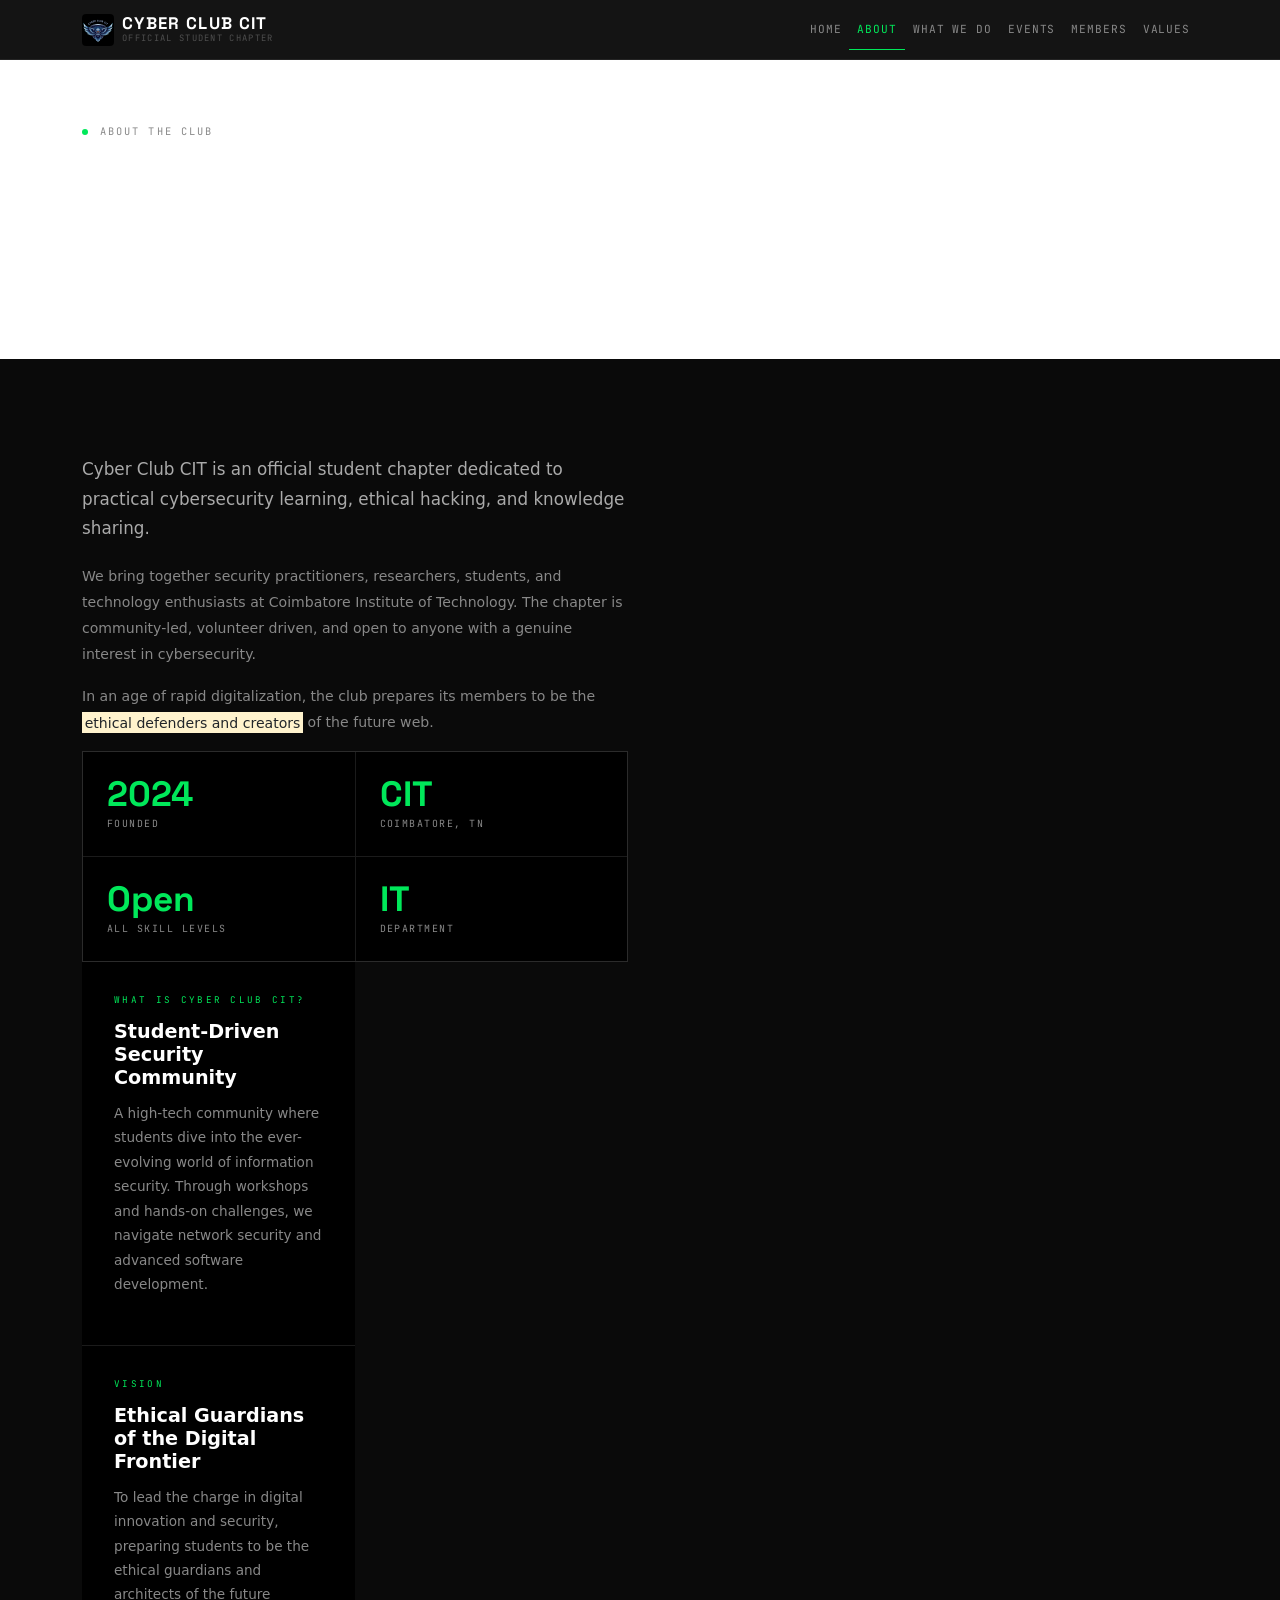
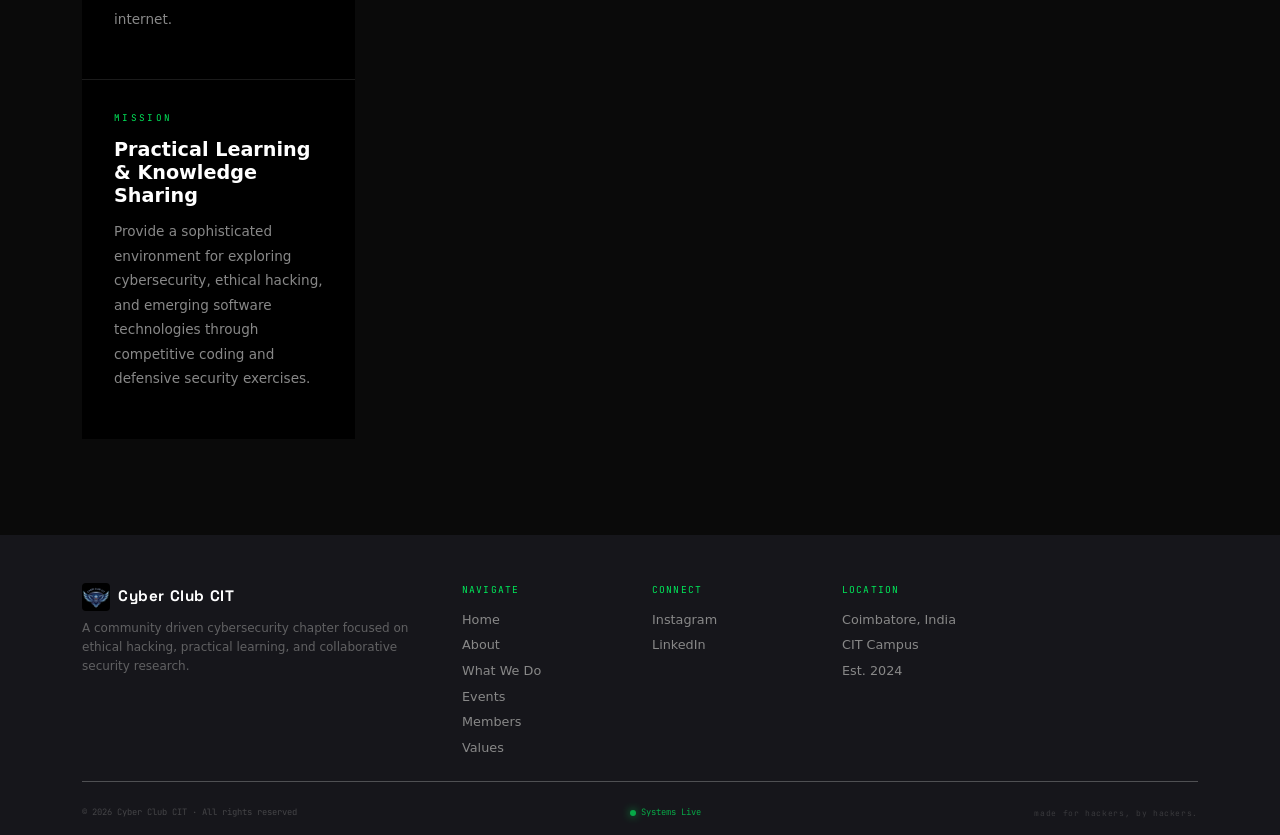
==== about.html @ b741331e "Update website files" ====
<!DOCTYPE html>
<html lang="en">
<head>
  <meta charset="UTF-8" />
  <meta name="viewport" content="width=device-width, initial-scale=1.0"/>
  <title>About — Cyber Club CIT</title>
  <meta name="description" content="Learn about Cyber Club CIT, the student-driven cybersecurity community at Coimbatore Institute of Technology.">
  <link rel="preconnect" href="https://fonts.googleapis.com">
  <link href="https://fonts.googleapis.com/css2?family=Space+Grotesk:wght@300;400;500;600;700&family=JetBrains+Mono:wght@300;400;500;700&display=swap" rel="stylesheet">
  <link rel="stylesheet" href="css/global.css">
  <link href="https://cdn.jsdelivr.net/npm/bootstrap@5.3.3/dist/css/bootstrap.min.css" rel="stylesheet">
</head>
<body data-page="about">

  <nav class="navbar navbar-expand-lg navbar-dark" id="navbar" aria-label="Main navigation">
    <div class="container">
      <a class="navbar-brand d-flex align-items-center gap-2" href="index.html">
        <img src="Cyber Club CIT Logo.jpeg" alt="Cyber Club CIT Logo" class="club-logo-icon" style="border-radius:4px;width:32px;height:32px;object-fit:cover;">
        <div>
          <div class="nav-title" style="font-family:var(--font-disp);font-weight:700;font-size:1.05rem;line-height:1.1;letter-spacing:0.08em;">CYBER CLUB CIT</div>
          <div class="nav-sub" style="font-family:var(--font-mono);font-size:0.55rem;opacity:0.5;letter-spacing:0.15em;text-transform:uppercase;">Official Student Chapter</div>
        </div>
      </a>
      <button class="navbar-toggler border-0" type="button" data-bs-toggle="collapse" data-bs-target="#navLinks" aria-controls="navLinks" aria-expanded="false" aria-label="Toggle navigation">
        <span class="navbar-toggler-icon"></span>
      </button>
      <div class="collapse navbar-collapse" id="navLinks">
        <ul class="navbar-nav ms-auto">
          <li class="nav-item"><a class="nav-link" href="index.html">Home</a></li>
          <li class="nav-item"><a class="nav-link" href="about.html">About</a></li>
          <li class="nav-item"><a class="nav-link" href="what-we-do.html">What We Do</a></li>
          <li class="nav-item"><a class="nav-link" href="events.html">Events</a></li>
          <li class="nav-item"><a class="nav-link" href="members.html">Members</a></li>
          <li class="nav-item"><a class="nav-link" href="values.html">Values</a></li>
        </ul>
      </div>
    </div>
  </nav>

  <!-- PAGE HEADER -->
  <div class="page-header">
    <div class="container">
      <div class="section-eyebrow reveal">
        <span class="eyebrow-dot"></span>
        <span class="eyebrow-text">About the Club</span>
      </div>
      <h1 class="section-title reveal">About Cyber<br>Club CIT</h1>
    </div>
  </div>

  <!-- ABOUT CONTENT -->
  <section id="about" class="section--alt" aria-labelledby="about-heading">
    <div class="container">
      <div class="row g-4 align-items-start">
        <div class="col-lg-6">
        <div>
          <p class="about-main-text reveal">
            Cyber Club CIT is an official student chapter dedicated to practical cybersecurity learning, ethical hacking, and knowledge sharing.
          </p>
          <p class="about-body reveal">
            We bring together security practitioners, researchers, students, and technology enthusiasts at Coimbatore Institute of Technology. The chapter is community-led, volunteer driven, and open to anyone with a genuine interest in cybersecurity.
          </p>
          <p class="about-body reveal">
            In an age of rapid digitalization, the club prepares its members to be the <mark>ethical defenders and creators</mark> of the future web.
          </p>
          <div class="about-stats reveal" style="--delay:0.1s">
            <div class="astat"><div class="astat-n">2024</div><div class="astat-l">Founded</div></div>
            <div class="astat"><div class="astat-n">CIT</div><div class="astat-l">Coimbatore, TN</div></div>
            <div class="astat"><div class="astat-n">Open</div><div class="astat-l">All Skill Levels</div></div>
            <div class="astat"><div class="astat-n">IT</div><div class="astat-l">Department</div></div>
          </div>
        </div>
        <div class="col-lg-6 reveal" style="--delay:0.1s">
          <div class="vm-cards">
            <div class="vm-card">
              <div class="vm-card-label">What is Cyber Club CIT?</div>
              <h3>Student-Driven Security Community</h3>
              <p>A high-tech community where students dive into the ever-evolving world of information security. Through workshops and hands-on challenges, we navigate network security and advanced software development.</p>
            </div>
            <div class="vm-card">
              <div class="vm-card-label">Vision</div>
              <h3>Ethical Guardians of the Digital Frontier</h3>
              <p>To lead the charge in digital innovation and security, preparing students to be the ethical guardians and architects of the future internet.</p>
            </div>
            <div class="vm-card">
              <div class="vm-card-label">Mission</div>
              <h3>Practical Learning & Knowledge Sharing</h3>
              <p>Provide a sophisticated environment for exploring cybersecurity, ethical hacking, and emerging software technologies through competitive coding and defensive security exercises.</p>
            </div>
          </div>
        </div>
      </div>
    </div>
  </section>

  <!-- FOOTER -->
  <footer role="contentinfo" class="pt-5 pb-3">
    <div class="container">
      <div class="row g-4">
        <div class="col-lg-4 col-md-6">
          <div class="d-flex align-items-center gap-2 mb-2">
            <img src="Cyber Club CIT Logo.jpeg" alt="Cyber Club CIT Logo" class="club-logo-icon" style="border-radius:4px;width:28px;height:28px;object-fit:cover;">
            <span class="footer-brand-name-text">Cyber Club CIT</span>
          </div>
          <p class="footer-desc mb-0">A community driven cybersecurity chapter focused on ethical hacking, practical learning, and collaborative security research.</p>
        </div>
        <div class="col-lg-2 col-md-6 col-6">
          <div class="footer-col-title">Navigate</div>
          <div class="footer-col-links">
            <a href="index.html">Home</a>
            <a href="about.html">About</a>
            <a href="what-we-do.html">What We Do</a>
            <a href="events.html">Events</a>
            <a href="members.html">Members</a>
            <a href="values.html">Values</a>
          </div>
        </div>
        <div class="col-lg-2 col-md-6 col-6">
          <div class="footer-col-title">Connect</div>
          <div class="footer-col-links">
            <a href="https://www.instagram.com/cyberclub_cit/" target="_blank" rel="noopener noreferrer">Instagram</a>
            <a href="https://www.linkedin.com/company/cyber-club-cit" target="_blank" rel="noopener noreferrer">LinkedIn</a>
          </div>
        </div>
        <div class="col-lg-2 col-md-6 col-6">
          <div class="footer-col-title">Location</div>
          <div class="footer-col-links">
            <a href="#">Coimbatore, India</a>
            <a href="#">CIT Campus</a>
            <a href="#">Est. 2024</a>
          </div>
        </div>
      </div>
      <hr class="border-light opacity-10 my-4">
      <div class="d-flex flex-wrap justify-content-between align-items-center gap-2">
        <span class="footer-copy">© 2026 Cyber Club CIT · All rights reserved</span>
        <span class="footer-status"><span class="status-dot"></span> Systems Live</span>
        <span class="footer-made">made for hackers, by hackers.</span>
      </div>
    </div>
  </footer>

  <script src="https://cdn.jsdelivr.net/npm/bootstrap@5.3.3/dist/js/bootstrap.bundle.min.js"></script>
  <script src="js/global.js"></script>
</body>
</html>
---- css/global.css ----
:root {
  --bg: #000000;
  --bg2: #0a0a0a;
  --bg3: #111111;
  --surface: #0f0f0f;
  --surface2: #142818;
  --accent: #00e85a;
  --accent-dim: rgba(0, 232, 90, 0.15);
  --accent-glow: rgba(0, 232, 90, 0.12);
  --border: rgba(255,255,255,0.07);
  --border-md: rgba(255,255,255,0.12);
  --border-hi: rgba(0, 232, 90, 0.5);
  --text: #888888;
  --text-bright: #ffffff;
  --text-mid: #aaaaaa;
  --text-dim: #4d6e56;
  --font-mono: 'JetBrains Mono', 'Fira Code', monospace;
  --font-disp: 'Space Grotesk', 'Syne', sans-serif;
  --nav-h: 60px;
  --max-w: 1400px;
  --pad-x: clamp(1.5rem, 5vw, 5rem);
  --ease: cubic-bezier(0.16, 1, 0.3, 1);
}

*, *::before, *::after { margin: 0; padding: 0; box-sizing: border-box; }
html { scroll-behavior: smooth; font-size: 16px; }
body {
  background: var(--bg);
  color: var(--text);
  font-family: var(--font-disp);
  min-height: 100vh;
  overflow-x: hidden;
  -webkit-font-smoothing: antialiased;
}
a { text-decoration: none; color: inherit; }
img, svg { display: block; }
ul { list-style: none; }

/* ---- NAV ---- */
#navbar {
  position: fixed;
  top: 0; left: 0; right: 0;
  height: var(--nav-h);
  z-index: 500;
  border-bottom: 1px solid var(--border);
  background: rgba(0,0,0,0.92);
  backdrop-filter: blur(12px);
  -webkit-backdrop-filter: blur(12px);
}
.nav-inner {
  max-width: var(--max-w);
  margin: 0 auto;
  padding: 0 var(--pad-x);
  height: 100%;
  display: flex;
  align-items: center;
  justify-content: space-between;
}
.nav-logo {
  display: flex;
  align-items: center;
  gap: 0.75rem;
}
.club-logo-icon {
  width: 38px;
  height: 38px;
  flex-shrink: 0;
}
.nav-wordmark {
  display: flex;
  flex-direction: column;
  line-height: 1.1;
}
.nav-title {
  font-family: var(--font-disp);
  font-size: 0.9rem;
  font-weight: 700;
  color: var(--text-bright);
  letter-spacing: 0.03em;
}
.nav-sub {
  font-family: var(--font-mono);
  font-size: 0.55rem;
  color: var(--text);
  letter-spacing: 0.12em;
  text-transform: uppercase;
}
.nav-link {
  font-family: var(--font-mono);
  font-size: 0.72rem;
  color: var(--text);
  letter-spacing: 0.08em;
  text-transform: uppercase;
  transition: color 0.2s;
  position: relative;
}
.nav-link::after {
  content: '';
  position: absolute;
  left: 0; bottom: -4px;
  width: 0; height: 1px;
  background: var(--accent);
  transition: width 0.25s var(--ease);
}
.nav-link:hover { color: var(--text-bright); }
.nav-link:hover::after { width: 100%; }
.nav-link.active {
  color: var(--accent);
}
.nav-link.active::after {
  width: 100%;
}



/* ---- HERO ---- */
#hero {
  min-height: 100vh;
  padding-top: var(--nav-h);
  position: relative;
  overflow: hidden;
  display: flex;
  flex-direction: column;
}
.hero-canvas-wrap {
  position: absolute; inset: 0; z-index: 0;
}
#heroCanvas { width: 100%; height: 100%; }

.hero-eyebrow-bar {
  position: relative; z-index: 1;
  max-width: var(--max-w);
  margin: 0 auto;
  padding: 3rem var(--pad-x) 0;
  width: 100%;
}
.hero-eyebrow {
  display: flex; align-items: center; gap: 0.6rem;
  font-family: var(--font-mono);
  font-size: 0.65rem;
  color: var(--text);
  letter-spacing: 0.12em;
  text-transform: uppercase;
}
.status-dot {
  width: 6px; height: 6px;
  border-radius: 50%;
  background: var(--accent);
  box-shadow: 0 0 8px var(--accent);
  animation: pulseDot 2.5s ease-in-out infinite;
}

.hero-body {
  position: relative; z-index: 1;
  max-width: var(--max-w);
  margin: 0 auto;
  padding: 2rem var(--pad-x) 0;
  width: 100%;
  flex: 1;
  display: flex;
  align-items: flex-start;
  gap: 4rem;
}
.hero-left { flex: 1; }

.hero-tagline {
  font-family: var(--font-mono);
  font-size: 0.75rem;
  color: var(--text);
  letter-spacing: 0.06em;
  margin-bottom: 1.25rem;
  font-style: italic;
}
.hero-tagline span { color: var(--text-mid); }

.hero-title {
  font-family: var(--font-disp);
  font-weight: 700;
  font-size: clamp(4rem, 10vw, 9rem);
  line-height: 0.88;
  letter-spacing: -0.03em;
  color: var(--accent);
  margin-bottom: 2rem;
  animation: fadeUp 0.5s var(--ease) 0.1s both;
}

.hero-desc {
  font-size: 1rem;
  line-height: 1.65;
  color: var(--text-mid);
  max-width: 520px;
  margin-bottom: 0.5rem;
  font-weight: 400;
  animation: fadeUp 0.5s var(--ease) 0.25s both;
}
.hero-sub-desc {
  font-family: var(--font-mono);
  font-size: 0.68rem;
  color: var(--text);
  letter-spacing: 0.12em;
  text-transform: uppercase;
  margin-bottom: 2.5rem;
  animation: fadeUp 0.5s var(--ease) 0.35s both;
}

.event-cards-row {
  display: flex;
  gap: 1px;
  margin-bottom: 2.5rem;
  animation: fadeUp 0.5s var(--ease) 0.4s both;
}
.event-mini-card {
  flex: 1;
  border: 1px solid var(--border);
  background: var(--bg2);
  padding: 1.25rem 1.5rem;
}
.event-mini-card + .event-mini-card { border-left: none; }
.emc-type {
  font-family: var(--font-mono);
  font-size: 0.55rem;
  color: var(--text);
  letter-spacing: 0.2em;
  text-transform: uppercase;
  margin-bottom: 0.5rem;
}
.emc-title {
  font-size: 0.95rem;
  font-weight: 600;
  color: var(--text-bright);
  margin-bottom: 0.35rem;
}
.emc-date {
  font-family: var(--font-mono);
  font-size: 0.72rem;
  color: var(--accent);
  font-weight: 500;
}
.emc-venue {
  font-family: var(--font-mono);
  font-size: 0.65rem;
  color: var(--text);
  margin-top: 2px;
}

.hero-cta {
  display: flex;
  gap: 1rem;
  flex-wrap: wrap;
  animation: fadeUp 0.5s var(--ease) 0.5s both;
}



.hero-right {
  flex: 0 0 420px;
  display: flex;
  flex-direction: column;
  gap: 0;
  padding-top: 3rem;
  animation: fadeLeft 0.6s var(--ease) 0.3s both;
}

/* Terminal */
.terminal-window {
  background: #050505;
  border: 1px solid var(--border-md);
  border-radius: 6px;
  overflow: hidden;
}
.terminal-bar {
  background: #0d0d0d;
  padding: 0.6rem 1rem;
  display: flex;
  align-items: center;
  gap: 6px;
  border-bottom: 1px solid var(--border);
}
.tbar-dot {
  width: 10px; height: 10px; border-radius: 50%;
}
.tbar-dot--red    { background: #ff5f56; }
.tbar-dot--yellow { background: #ffbd2e; }
.tbar-dot--green  { background: #27c93f; }
.tbar-title {
  margin-left: 8px;
  font-family: var(--font-mono);
  font-size: 0.65rem;
  color: var(--text);
}
.terminal-body {
  padding: 1.2rem 1.4rem;
  display: flex;
  flex-direction: column;
  gap: 4px;
  font-family: var(--font-mono);
  font-size: 0.76rem;
  line-height: 1.65;
  overflow: hidden;
}
.tl { color: var(--text); }
.tl .p { color: var(--accent); margin-right: 8px; }
.tl .c { color: var(--text-bright); }
.tl.o { color: #4a4a4a; padding-left: 1rem; }
.tl.o.s { color: var(--accent); }
.blink { animation: blink 1s step-end infinite; color: var(--accent); }

.hero-stat-grid {
  display: grid;
  grid-template-columns: repeat(3, 1fr);
  gap: 1px;
  background: var(--border);
  border: 1px solid var(--border);
  border-top: none;
}
.hstat {
  background: var(--bg2);
  padding: 1.1rem 0.8rem;
  display: flex;
  flex-direction: column;
  align-items: center;
  gap: 3px;
  transition: background 0.2s;
}
.hstat:hover { background: var(--bg3); }
.hstat-n {
  font-family: var(--font-disp);
  font-size: 1.5rem;
  font-weight: 700;
  color: var(--accent);
  line-height: 1;
}
.hstat-n::after { content: '+'; font-size: 0.9rem; }
.hstat-l {
  font-family: var(--font-mono);
  font-size: 0.52rem;
  color: var(--text);
  letter-spacing: 0.12em;
  text-transform: uppercase;
  text-align: center;
}

/* ---- BUTTONS ---- */
.btn {
  display: inline-flex; align-items: center; justify-content: center;
  font-family: var(--font-mono);
  font-size: 0.72rem;
  font-weight: 500;
  letter-spacing: 0.1em;
  text-transform: uppercase;
  padding: 0.8rem 1.75rem;
  cursor: pointer;
  transition: all 0.2s;
  white-space: nowrap;
  border: none;
}
.btn--primary {
  background: var(--accent);
  color: #000;
}
.btn--primary:hover {
  background: #1fff6e;
}
.btn--ghost {
  border: 1px solid var(--border-md);
  color: var(--text-mid);
  background: transparent;
}
.btn--ghost:hover {
  border-color: rgba(255,255,255,0.3);
  color: var(--text-bright);
}

/* ---- SECTIONS ---- */
section {
  padding: 6rem var(--pad-x);
}
.section--alt { background: var(--bg2); }

.section-eyebrow {
  display: flex;
  align-items: center;
  gap: 0.75rem;
  margin-bottom: 3rem;
}
.eyebrow-dot {
  width: 6px; height: 6px;
  border-radius: 50%;
  background: var(--accent);
}
.eyebrow-text {
  font-family: var(--font-mono);
  font-size: 0.65rem;
  color: var(--text);
  letter-spacing: 0.2em;
  text-transform: uppercase;
}

.section-title {
  font-family: var(--font-disp);
  font-size: clamp(2rem, 4vw, 3.5rem);
  font-weight: 700;
  color: var(--text-bright);
  letter-spacing: -0.02em;
  line-height: 1.05;
  margin-bottom: 3rem;
}

/* ---- ABOUT ---- */
.about-grid {
  display: grid;
  grid-template-columns: 1fr 1fr;
  gap: 6rem;
  align-items: start;
}
.about-main-text {
  font-size: 1.05rem;
  font-weight: 400;
  color: var(--text-mid);
  line-height: 1.75;
  margin-bottom: 1.25rem;
}
.about-body {
  font-size: 0.88rem;
  line-height: 1.85;
  color: var(--text);
  margin-bottom: 1rem;
}
mark {
  background: none;
  color: var(--accent);
}

.about-stats {
  display: grid;
  grid-template-columns: 1fr 1fr;
  gap: 1px;
  background: var(--border);
  border: 1px solid var(--border);
  margin-top: 1rem;
}
.astat {
  background: var(--bg);
  padding: 1.5rem;
}
.astat-n {
  font-family: var(--font-disp);
  font-size: 2.2rem;
  font-weight: 700;
  color: var(--accent);
  line-height: 1;
  margin-bottom: 0.35rem;
}
.astat-l {
  font-family: var(--font-mono);
  font-size: 0.62rem;
  color: var(--text);
  letter-spacing: 0.15em;
  text-transform: uppercase;
}

.vm-cards {
  display: flex;
  flex-direction: column;
  gap: 1px;
  background: var(--border);
}
.vm-card {
  background: var(--bg);
  padding: 2rem;
  transition: background 0.2s;
}
.vm-card:hover { background: var(--bg3); }
.vm-card-label {
  font-family: var(--font-mono);
  font-size: 0.58rem;
  color: var(--accent);
  letter-spacing: 0.25em;
  text-transform: uppercase;
  margin-bottom: 0.75rem;
}
.vm-card h3 {
  font-size: 1.2rem;
  font-weight: 600;
  color: var(--text-bright);
  margin-bottom: 0.75rem;
}
.vm-card p {
  font-size: 0.85rem;
  line-height: 1.8;
  color: var(--text);
}

/* ---- WHAT WE DO ---- */
.activities-grid {
  display: grid;
  grid-template-columns: repeat(3, 1fr);
  gap: 1px;
  background: var(--border);
  border: 1px solid var(--border);
}
.activity-card {
  background: var(--bg2);
  padding: 2.5rem 2rem;
  position: relative;
  overflow: hidden;
  cursor: default;
  transition: background 0.2s;
}
.activity-card::before {
  content: '';
  position: absolute;
  top: 0; left: 0; right: 0;
  height: 1px;
  background: var(--accent);
  transform: scaleX(0);
  transform-origin: left;
  transition: transform 0.3s var(--ease);
}
.activity-card:hover { background: var(--bg3); }
.activity-card:hover::before { transform: scaleX(1); }
.ac-top {
  display: flex;
  align-items: center;
  justify-content: space-between;
  margin-bottom: 1.25rem;
}
.ac-tag {
  font-family: var(--font-mono);
  font-size: 0.55rem;
  color: var(--text);
  letter-spacing: 0.2em;
  text-transform: uppercase;
  border: 1px solid var(--border);
  padding: 3px 8px;
}
.activity-card h3 {
  font-size: 0.95rem;
  font-weight: 600;
  color: var(--text-bright);
  margin-bottom: 0.75rem;
}
.activity-card p {
  font-size: 0.8rem;
  line-height: 1.8;
  color: var(--text);
}
.ac-icon svg { stroke: var(--accent); }

/* ---- MARQUEE ---- */
.marquee-section {
  background: var(--accent);
  overflow: hidden;
  padding: 0;
}
.marquee-inner {
  display: flex;
  align-items: center;
  gap: 2.5rem;
  padding: 0.8rem 0;
  white-space: nowrap;
  animation: marquee 30s linear infinite;
  width: max-content;
}
.marquee-inner span {
  font-family: var(--font-disp);
  font-size: 0.68rem;
  font-weight: 700;
  color: #000;
  letter-spacing: 0.15em;
  text-transform: uppercase;
}
.marquee-inner .dot { color: rgba(0,0,0,0.25); font-size: 0.5rem; }

/* ---- EVENTS ---- */
#events { background: var(--bg); }
.past-events-header {
  display: flex;
  align-items: flex-end;
  justify-content: space-between;
  margin-bottom: 3rem;
}
.past-events-header .section-title { margin-bottom: 0; }
.all-events-link {
  font-family: var(--font-mono);
  font-size: 0.65rem;
  color: var(--text);
  letter-spacing: 0.15em;
  text-transform: uppercase;
  transition: color 0.2s;
  display: flex;
  align-items: center;
  gap: 0.5rem;
}
.all-events-link:hover { color: var(--text-bright); }

.events-grid {
  display: grid;
  grid-template-columns: 1fr 1fr;
  gap: 1px;
  background: var(--border);
  border: 1px solid var(--border);
  margin-bottom: 3rem;
}
.event-card {
  background: var(--bg2);
  padding: 3rem;
  position: relative;
  transition: background 0.2s;
}
.event-card:hover { background: var(--bg3); }

.event-card-type {
  font-family: var(--font-mono);
  font-size: 0.58rem;
  color: var(--text);
  letter-spacing: 0.2em;
  text-transform: uppercase;
  margin-bottom: 1.5rem;
  display: flex;
  align-items: center;
  justify-content: space-between;
}
.event-status-past {
  font-family: var(--font-mono);
  font-size: 0.58rem;
  color: var(--text);
  letter-spacing: 0.12em;
  border: 1px solid var(--border-md);
  padding: 3px 10px;
}

.event-card h3 {
  font-family: var(--font-disp);
  font-size: 1.4rem;
  font-weight: 700;
  color: var(--text-bright);
  line-height: 1.15;
  letter-spacing: -0.01em;
  margin-bottom: 0.4rem;
}
.event-card-sub {
  font-size: 0.82rem;
  color: var(--text);
  margin-bottom: 1.5rem;
  font-style: italic;
}
.event-card-desc {
  font-size: 0.85rem;
  line-height: 1.8;
  color: var(--text);
  margin-bottom: 2rem;
}

.event-meta-grid {
  display: grid;
  grid-template-columns: 1fr 1fr;
  gap: 1rem;
  margin-bottom: 2rem;
}
.meta-item dt {
  font-family: var(--font-mono);
  font-size: 0.52rem;
  color: var(--text);
  letter-spacing: 0.2em;
  text-transform: uppercase;
  margin-bottom: 3px;
}
.meta-item dd {
  font-size: 0.82rem;
  color: var(--text-bright);
}

.event-tags {
  display: flex;
  flex-wrap: wrap;
  gap: 0.5rem;
  margin-bottom: 2rem;
}
.tag {
  font-family: var(--font-mono);
  font-size: 0.6rem;
  color: var(--accent);
  border: 1px solid rgba(0,232,90,0.2);
  padding: 3px 10px;
  letter-spacing: 0.06em;
}

.event-rounds {
  border-top: 1px solid var(--border);
  padding-top: 1.5rem;
}
.event-rounds-title {
  font-family: var(--font-mono);
  font-size: 0.58rem;
  color: var(--text);
  letter-spacing: 0.2em;
  text-transform: uppercase;
  margin-bottom: 1rem;
}
.round-item {
  display: flex;
  gap: 1rem;
  align-items: flex-start;
  margin-bottom: 1rem;
}
.round-num {
  font-family: var(--font-mono);
  font-size: 0.6rem;
  color: var(--accent);
  font-weight: 600;
  letter-spacing: 0.12em;
  padding: 0.25rem 0.5rem;
  border: 1px solid rgba(0,232,90,0.2);
  flex-shrink: 0;
  margin-top: 2px;
}
.round-content h5 {
  font-size: 0.85rem;
  font-weight: 600;
  color: var(--text-bright);
  margin-bottom: 0.3rem;
}
.round-content p {
  font-size: 0.78rem;
  line-height: 1.7;
  color: var(--text);
}

.prize-list {
  margin-top: 1.5rem;
  display: flex;
  flex-direction: column;
  gap: 0.6rem;
}
.prize-item {
  display: flex;
  align-items: center;
  gap: 0.75rem;
  font-size: 0.8rem;
  color: var(--text);
}
.prize-dot {
  width: 4px; height: 4px;
  border-radius: 50%;
  background: var(--accent);
  flex-shrink: 0;
}

/* ---- TEAM ---- */
#team { background: var(--bg); }
.team-grid {
  display: grid;
  grid-template-columns: repeat(auto-fit, minmax(400px, 1fr));
  gap: 1px;
  background: var(--border);
  border: 1px solid var(--border);
  max-width: 860px;
}
.team-card {
  background: var(--bg2);
  padding: 2.5rem;
  display: flex;
  gap: 2rem;
  align-items: flex-start;
  transition: background 0.2s;
  position: relative;
  overflow: hidden;
}
.team-card::before {
  content: '';
  position: absolute;
  top: 0; left: 0; right: 0;
  height: 1px;
  background: var(--accent);
  transform: scaleX(0);
  transform-origin: left;
  transition: transform 0.3s var(--ease);
}
.team-card:hover { background: var(--bg3); }
.team-card:hover::before { transform: scaleX(1); }
.team-photo-wrap {
  flex-shrink: 0;
  width: 160px;
  height: 160px;
  position: relative;
}
.team-photo {
  width: 160px;
  height: 160px;
  object-fit: cover;
  object-position: top center;
  border: 1px solid var(--border-md);
  display: block;
}
.team-photo-placeholder {
  width: 160px;
  height: 160px;
  background: var(--bg3);
  border: 1px solid var(--border-md);
  display: flex;
  align-items: center;
  justify-content: center;
  font-family: var(--font-mono);
  font-size: 2.4rem;
  font-weight: 700;
  color: var(--accent);
  letter-spacing: 0.02em;
}
.team-info { flex: 1; }
.team-role-heading {
  font-family: var(--font-mono);
  font-size: 0.7rem;
  color: var(--accent);
  letter-spacing: 0.22em;
  text-transform: uppercase;
  margin: 3rem 0 1.5rem;
  padding-bottom: 0.5rem;
  border-bottom: 1px solid var(--border-md);
}
.team-role {
  font-family: var(--font-mono);
  font-size: 0.55rem;
  color: var(--accent);
  letter-spacing: 0.22em;
  text-transform: uppercase;
  margin-bottom: 0.5rem;
}
.team-name {
  font-family: var(--font-disp);
  font-size: 1.3rem;
  font-weight: 700;
  color: var(--text-bright);
  margin-bottom: 0.5rem;
  letter-spacing: -0.01em;
}
.team-dept {
  font-size: 0.78rem;
  line-height: 1.6;
  color: var(--text);
  margin-bottom: 0.25rem;
}
.team-bio {
  font-size: 0.8rem;
  line-height: 1.75;
  color: var(--text);
  margin-bottom: 1rem;
}
.team-contact {
  display: flex;
  flex-direction: column;
  gap: 0.35rem;
}
.team-contact-item {
  display: flex;
  align-items: center;
  gap: 0.6rem;
  font-family: var(--font-mono);
  font-size: 0.62rem;
  color: var(--text);
  letter-spacing: 0.04em;
}
.team-contact-item .tc-label {
  color: var(--text);
  opacity: 0.5;
  font-size: 0.52rem;
  letter-spacing: 0.18em;
  text-transform: uppercase;
  min-width: 3rem;
}
.team-contact-item a {
  color: var(--accent);
  transition: opacity 0.2s;
}
.team-contact-item a:hover { opacity: 0.7; }

/* ---- VALUES ---- */
.values-grid {
  display: grid;
  grid-template-columns: repeat(4, 1fr);
  gap: 1px;
  background: var(--border);
  border: 1px solid var(--border);
}
.value-card {
  background: var(--bg2);
  padding: 2.5rem 2rem;
  position: relative;
  cursor: default;
  transition: background 0.2s;
  border-top: 1px solid var(--border);
}
.value-card:hover {
  background: var(--bg3);
  border-top-color: var(--accent);
}
.value-num {
  font-family: var(--font-mono);
  font-size: 0.55rem;
  color: var(--accent);
  letter-spacing: 0.2em;
  margin-bottom: 1.5rem;
}
.value-card h3 {
  font-size: 0.95rem;
  font-weight: 600;
  color: var(--text-bright);
  margin-bottom: 0.75rem;
}
.value-card p {
  font-size: 0.8rem;
  line-height: 1.8;
  color: var(--text);
}



/* ---- SCROLL REVEAL ---- */
.reveal {
  opacity: 0;
  transform: translateY(20px);
  transition: opacity 0.55s var(--ease), transform 0.55s var(--ease);
  transition-delay: var(--delay, 0s);
}
.reveal.visible { opacity: 1; transform: translateY(0); }



/* ---- KEYFRAMES ---- */
@keyframes fadeUp {
  from { opacity: 0; transform: translateY(20px); }
  to   { opacity: 1; transform: translateY(0); }
}
@keyframes fadeLeft {
  from { opacity: 0; transform: translateX(24px); }
  to   { opacity: 1; transform: translateX(0); }
}
@keyframes blink {
  0%, 100% { opacity: 1; }
  50%       { opacity: 0; }
}
@keyframes marquee {
  from { transform: translateX(0); }
  to   { transform: translateX(-50%); }
}
@keyframes pulseDot {
  0%, 100% { box-shadow: 0 0 5px var(--accent); }
  50%       { box-shadow: 0 0 12px var(--accent), 0 0 20px rgba(0,232,90,0.3); }
}

/* ---- PAGE HEADER (for sub-pages) ---- */
.page-header {
  padding-top: calc(var(--nav-h) + 4rem);
  padding-bottom: 4rem;
  max-width: var(--max-w);
  margin: 0 auto;
  padding-left: var(--pad-x);
  padding-right: var(--pad-x);
}
.page-header .section-title { margin-bottom: 0; }

/* ---- RESPONSIVE ---- */
@media (max-width: 1100px) {
  .hero-body { flex-direction: column; }
  .hero-right { flex: 0 0 auto; width: 100%; max-width: 500px; }
  .about-grid { grid-template-columns: 1fr; gap: 3rem; }
  .activities-grid { grid-template-columns: repeat(2, 1fr); }
  .values-grid { grid-template-columns: repeat(2, 1fr); }
  .events-grid { grid-template-columns: 1fr; }
}
@media (max-width: 768px) {
  :root { --pad-x: 1.5rem; }
  section { padding: 4rem var(--pad-x); }
  .activities-grid { grid-template-columns: 1fr; }
  .values-grid { grid-template-columns: 1fr 1fr; }
  .hero-title { font-size: clamp(3.5rem, 15vw, 7rem); }
  .event-meta-grid { grid-template-columns: 1fr; }
}
@media (max-width: 480px) {
  .values-grid { grid-template-columns: 1fr; }
  .event-cards-row { flex-direction: column; }
  .event-mini-card + .event-mini-card { border-left: 1px solid var(--border); border-top: none; }
}
@media (prefers-reduced-motion: reduce) {
  *, *::before, *::after { animation-duration: 0.01ms !important; transition-duration: 0.01ms !important; }
  .reveal { opacity: 1; transform: none; }
}

/* ── Bootstrap Dark-Theme Overrides ── */
.navbar { background: var(--nav-bg, rgba(10,10,15,0.92)); backdrop-filter: blur(14px); -webkit-backdrop-filter: blur(14px); border-bottom: 1px solid var(--border-dim); }
.navbar-dark .navbar-nav .nav-link { color: var(--text); font-family: var(--font-mono); font-size: 0.7rem; letter-spacing: 0.08em; text-transform: uppercase; padding: 0.5rem 0.9rem; transition: color 0.2s; }
.navbar-dark .navbar-nav .nav-link:hover,
.navbar-dark .navbar-nav .nav-link.active { color: var(--accent); }
.navbar-toggler { color: var(--text); }
.navbar-toggler-icon { background-image: url("data:image/svg+xml,%3csvg xmlns='http://www.w3.org/2000/svg' viewBox='0 0 30 30'%3e%3cpath stroke='rgba(200,210,220,0.8)' stroke-linecap='round' stroke-miterlimit='10' stroke-width='2' d='M4 7h22M4 15h22M4 23h22'/%3e%3c/svg%3e"); }
footer { background: var(--nav-bg, rgba(10,10,15,0.95)); border-top: 1px solid var(--border-dim); }
footer hr { border-color: var(--border-dim) !important; }
.footer-col-title { font-family: var(--font-mono); font-size: 0.6rem; letter-spacing: 0.12em; text-transform: uppercase; color: var(--accent); margin-bottom: 0.8rem; }
.footer-col-links { display: flex; flex-direction: column; gap: 0.4rem; }
.footer-col-links a { color: var(--text); text-decoration: none; font-size: 0.8rem; font-family: var(--font-body); transition: color 0.2s; }
.footer-col-links a:hover { color: var(--accent); }
.footer-brand-name-text { font-family: var(--font-disp); font-weight: 700; font-size: 0.95rem; color: var(--text-bright); letter-spacing: 0.04em; }
.footer-desc { font-family: var(--font-body); font-size: 0.75rem; color: var(--text); opacity: 0.65; line-height: 1.6; }
.footer-copy { font-family: var(--font-mono); font-size: 0.55rem; color: var(--text); opacity: 0.4; }
.footer-status { font-family: var(--font-mono); font-size: 0.55rem; color: var(--accent); opacity: 0.7; display: flex; align-items: center; gap: 0.3rem; }
.footer-made { font-family: var(--font-mono); font-size: 0.5rem; color: var(--text); opacity: 0.3; letter-spacing: 0.08em; }
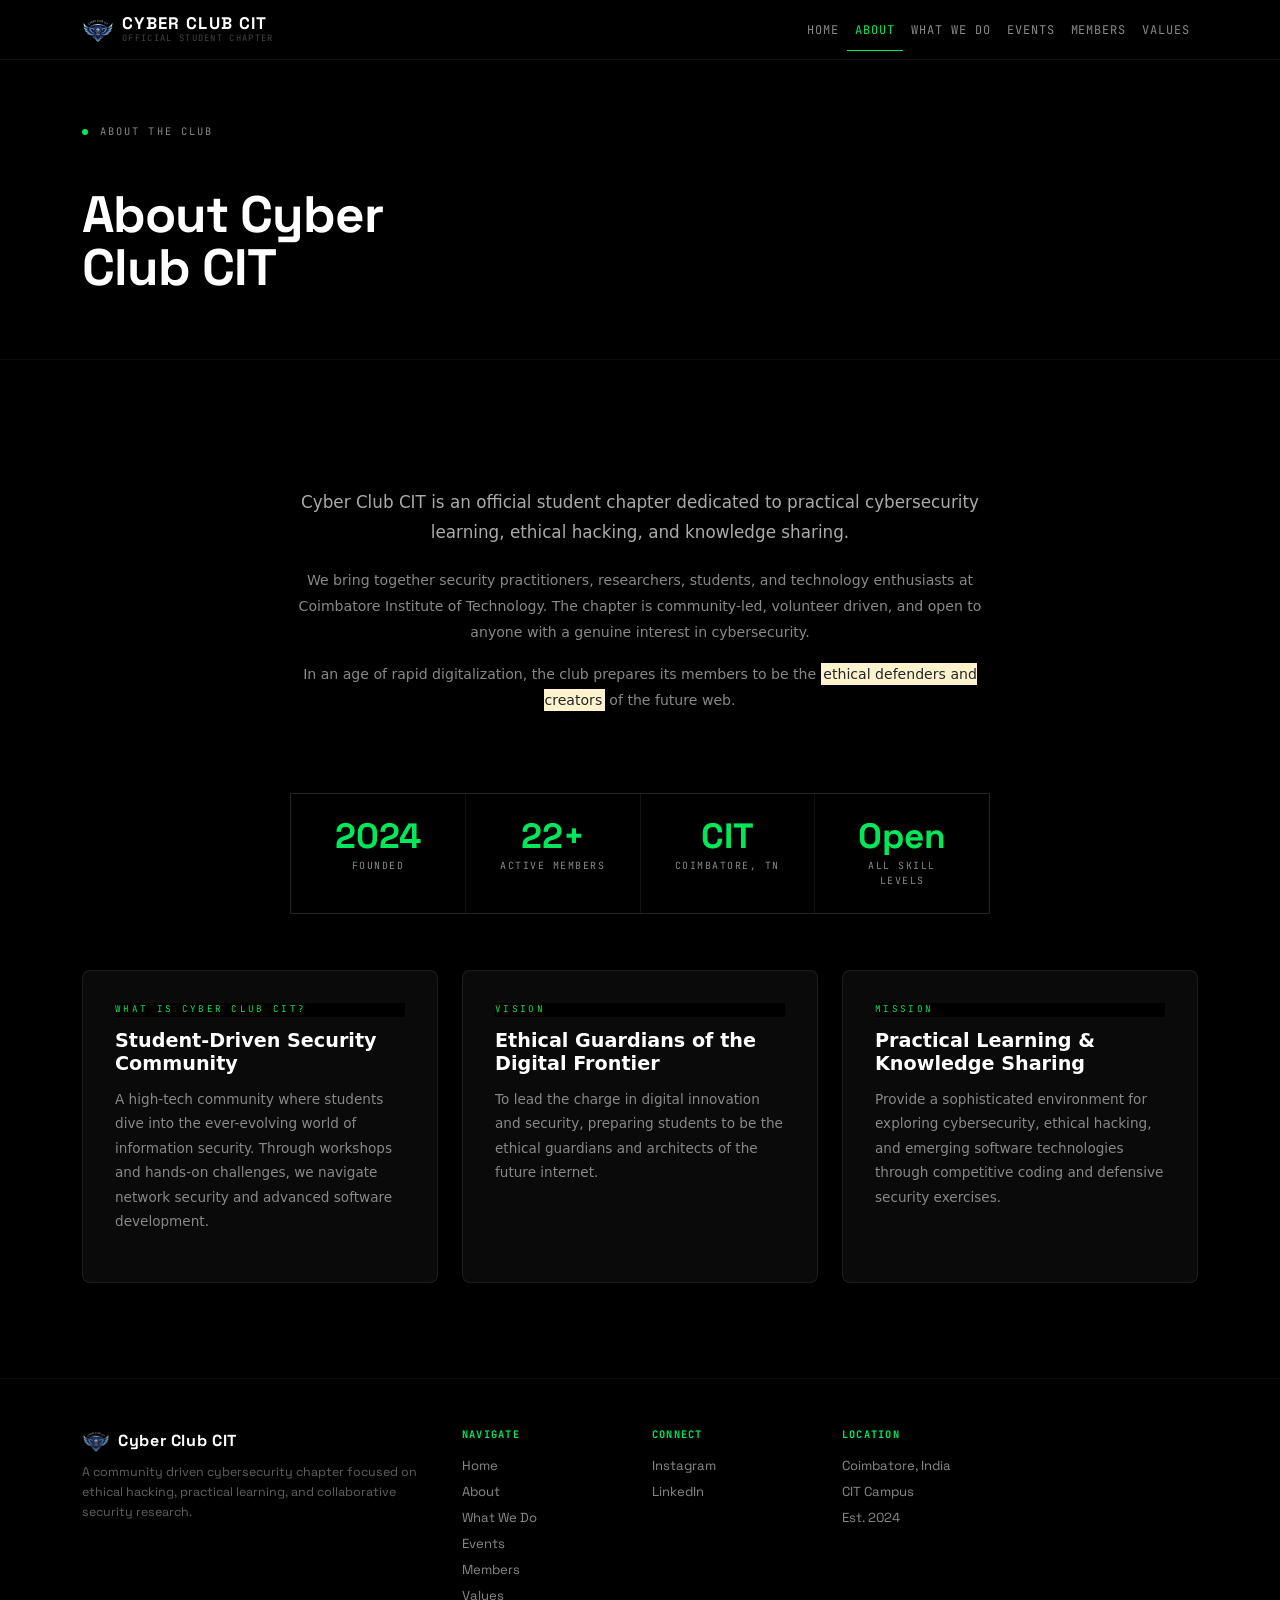
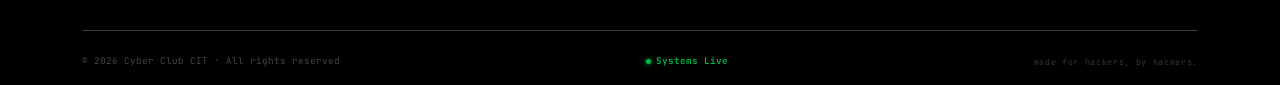
==== commit d3c2e26c: "fix: update member count 50->22, redesign about page layout with new vm-card grid and stats" ====
--- a/about.html
+++ b/about.html
@@ -49,44 +49,47 @@
   </div>
 
   <!-- ABOUT CONTENT -->
-  <section id="about" class="section--alt" aria-labelledby="about-heading">
+  <section id="about" aria-labelledby="about-heading">
     <div class="container">
-      <div class="row g-4 align-items-start">
-        <div class="col-lg-6">
-        <div>
-          <p class="about-main-text reveal">
-            Cyber Club CIT is an official student chapter dedicated to practical cybersecurity learning, ethical hacking, and knowledge sharing.
-          </p>
-          <p class="about-body reveal">
-            We bring together security practitioners, researchers, students, and technology enthusiasts at Coimbatore Institute of Technology. The chapter is community-led, volunteer driven, and open to anyone with a genuine interest in cybersecurity.
-          </p>
-          <p class="about-body reveal">
-            In an age of rapid digitalization, the club prepares its members to be the <mark>ethical defenders and creators</mark> of the future web.
-          </p>
-          <div class="about-stats reveal" style="--delay:0.1s">
-            <div class="astat"><div class="astat-n">2024</div><div class="astat-l">Founded</div></div>
-            <div class="astat"><div class="astat-n">CIT</div><div class="astat-l">Coimbatore, TN</div></div>
-            <div class="astat"><div class="astat-n">Open</div><div class="astat-l">All Skill Levels</div></div>
-            <div class="astat"><div class="astat-n">IT</div><div class="astat-l">Department</div></div>
+      <div class="about-intro reveal">
+        <p class="about-main-text">
+          Cyber Club CIT is an official student chapter dedicated to practical cybersecurity learning, ethical hacking, and knowledge sharing.
+        </p>
+        <p class="about-body">
+          We bring together security practitioners, researchers, students, and technology enthusiasts at Coimbatore Institute of Technology. The chapter is community-led, volunteer driven, and open to anyone with a genuine interest in cybersecurity.
+        </p>
+        <p class="about-body">
+          In an age of rapid digitalization, the club prepares its members to be the <mark>ethical defenders and creators</mark> of the future web.
+        </p>
+      </div>
+
+      <div class="about-stats reveal" style="--delay:0.1s">
+        <div class="astat"><div class="astat-n">2024</div><div class="astat-l">Founded</div></div>
+        <div class="astat"><div class="astat-n">22+</div><div class="astat-l">Active Members</div></div>
+        <div class="astat"><div class="astat-n">CIT</div><div class="astat-l">Coimbatore, TN</div></div>
+        <div class="astat"><div class="astat-n">Open</div><div class="astat-l">All Skill Levels</div></div>
+      </div>
+
+      <div class="row g-4 mt-4 justify-content-center">
+        <div class="col-lg-4 col-md-6 reveal">
+          <div class="vm-card">
+            <div class="vm-card-label">What is Cyber Club CIT?</div>
+            <h3>Student-Driven Security Community</h3>
+            <p>A high-tech community where students dive into the ever-evolving world of information security. Through workshops and hands-on challenges, we navigate network security and advanced software development.</p>
           </div>
         </div>
-        <div class="col-lg-6 reveal" style="--delay:0.1s">
-          <div class="vm-cards">
-            <div class="vm-card">
-              <div class="vm-card-label">What is Cyber Club CIT?</div>
-              <h3>Student-Driven Security Community</h3>
-              <p>A high-tech community where students dive into the ever-evolving world of information security. Through workshops and hands-on challenges, we navigate network security and advanced software development.</p>
-            </div>
-            <div class="vm-card">
-              <div class="vm-card-label">Vision</div>
-              <h3>Ethical Guardians of the Digital Frontier</h3>
-              <p>To lead the charge in digital innovation and security, preparing students to be the ethical guardians and architects of the future internet.</p>
-            </div>
-            <div class="vm-card">
-              <div class="vm-card-label">Mission</div>
-              <h3>Practical Learning & Knowledge Sharing</h3>
-              <p>Provide a sophisticated environment for exploring cybersecurity, ethical hacking, and emerging software technologies through competitive coding and defensive security exercises.</p>
-            </div>
+        <div class="col-lg-4 col-md-6 reveal" style="--delay:0.1s">
+          <div class="vm-card">
+            <div class="vm-card-label">Vision</div>
+            <h3>Ethical Guardians of the Digital Frontier</h3>
+            <p>To lead the charge in digital innovation and security, preparing students to be the ethical guardians and architects of the future internet.</p>
+          </div>
+        </div>
+        <div class="col-lg-4 col-md-6 reveal" style="--delay:0.2s">
+          <div class="vm-card">
+            <div class="vm-card-label">Mission</div>
+            <h3>Practical Learning &amp; Knowledge Sharing</h3>
+            <p>Provide a sophisticated environment for exploring cybersecurity, ethical hacking, and emerging software technologies through competitive coding and defensive security exercises.</p>
           </div>
         </div>
       </div>
--- a/css/global.css
+++ b/css/global.css
@@ -23,7 +23,7 @@
 }
 
 *, *::before, *::after { margin: 0; padding: 0; box-sizing: border-box; }
-html { scroll-behavior: smooth; font-size: 16px; }
+html { scroll-behavior: smooth; font-size: 16px; background: var(--bg); }
 body {
   background: var(--bg);
   color: var(--text);
@@ -32,6 +32,17 @@
   overflow-x: hidden;
   -webkit-font-smoothing: antialiased;
 }
+body[data-page="index"] {
+  background-image: radial-gradient(circle, rgba(0,232,90,0.12) 1px, transparent 1px);
+  background-size: 32px 32px;
+}
+section, div, article, main { background: var(--bg); }
+.container, .container-fluid { background: var(--bg); max-width: 100%; }
+/* Scrollbar styling */
+::-webkit-scrollbar { width: 10px; background: var(--bg); }
+::-webkit-scrollbar-track { background: var(--bg); }
+::-webkit-scrollbar-thumb { background: var(--accent); border-radius: 5px; }
+::-webkit-scrollbar-thumb:hover { background: rgba(0, 232, 90, 0.8); }
 a { text-decoration: none; color: inherit; }
 img, svg { display: block; }
 ul { list-style: none; }
@@ -73,21 +84,20 @@
 }
 .nav-title {
   font-family: var(--font-disp);
-  font-size: 0.9rem;
-  font-weight: 700;
+  font-size: 1.05rem;\n  font-weight: 700;
   color: var(--text-bright);
   letter-spacing: 0.03em;
 }
 .nav-sub {
   font-family: var(--font-mono);
-  font-size: 0.55rem;
+  font-size: 0.58rem;
   color: var(--text);
   letter-spacing: 0.12em;
   text-transform: uppercase;
 }
 .nav-link {
   font-family: var(--font-mono);
-  font-size: 0.72rem;
+  font-size: 0.75rem;
   color: var(--text);
   letter-spacing: 0.08em;
   text-transform: uppercase;
@@ -143,10 +153,10 @@
   text-transform: uppercase;
 }
 .status-dot {
-  width: 6px; height: 6px;
+  width: 5px; height: 5px;
   border-radius: 50%;
   background: var(--accent);
-  box-shadow: 0 0 8px var(--accent);
+  box-shadow: 0 0 4px var(--accent);
   animation: pulseDot 2.5s ease-in-out infinite;
 }
 
@@ -407,11 +417,11 @@
 }
 
 /* ---- ABOUT ---- */
-.about-grid {
-  display: grid;
-  grid-template-columns: 1fr 1fr;
-  gap: 6rem;
-  align-items: start;
+.about-intro {
+  max-width: 700px;
+  margin: 0 auto;
+  text-align: center;
+  padding: 2rem 0;
 }
 .about-main-text {
   font-size: 1.05rem;
@@ -432,16 +442,19 @@
 }
 
 .about-stats {
-  display: grid;
-  grid-template-columns: 1fr 1fr;
+  display: flex;
+  justify-content: center;
   gap: 1px;
   background: var(--border);
   border: 1px solid var(--border);
-  margin-top: 1rem;
+  max-width: 700px;
+  margin: 2rem auto;
 }
 .astat {
   background: var(--bg);
-  padding: 1.5rem;
+  padding: 1.5rem 2rem;
+  flex: 1;
+  text-align: center;
 }
 .astat-n {
   font-family: var(--font-disp);
@@ -459,18 +472,20 @@
   text-transform: uppercase;
 }
 
-.vm-cards {
-  display: flex;
-  flex-direction: column;
-  gap: 1px;
-  background: var(--border);
-}
 .vm-card {
-  background: var(--bg);
+  background: var(--bg2);
   padding: 2rem;
-  transition: background 0.2s;
-}
-.vm-card:hover { background: var(--bg3); }
+  transition: transform 0.3s, box-shadow 0.3s, border-color 0.3s;
+  border: 1px solid rgba(255,255,255,0.08);
+  border-radius: 8px;
+  height: 100%;
+  will-change: transform;
+}
+.vm-card:hover {
+  border-color: var(--accent);
+  transform: translateY(-4px);
+  box-shadow: 0 8px 24px rgba(0, 232, 90, 0.1);
+}
 .vm-card-label {
   font-family: var(--font-mono);
   font-size: 0.58rem;
@@ -748,97 +763,112 @@
 }
 
 /* ---- TEAM ---- */
-#team { background: var(--bg); }
-.team-grid {
+#members {
+  background: var(--bg);
+  padding: 4rem var(--pad-x);
+}
+#membersContainer {
+  background: var(--bg);
+}
+.team-role-heading {
+  font-family: var(--font-mono);
+  font-size: 0.8rem;
+  color: var(--accent);
+  letter-spacing: 0.22em;
+  text-transform: uppercase;
+  margin: 3rem 0 2.5rem;
+  padding-bottom: 1.5rem;
+  border-bottom: 1px solid var(--border);
+  font-weight: 700;
+  width: 100%;
+}
+.team-members-container { width: 100%; }
+.team-card-wrapper { width: 100%; }
+.team-cards-grid {
   display: grid;
-  grid-template-columns: repeat(auto-fit, minmax(400px, 1fr));
-  gap: 1px;
-  background: var(--border);
-  border: 1px solid var(--border);
-  max-width: 860px;
+  grid-template-columns: repeat(auto-fit, minmax(280px, 1fr));
+  gap: 2.5rem;
+  width: 100%;
+  margin-bottom: 3rem;
 }
 .team-card {
   background: var(--bg2);
-  padding: 2.5rem;
-  display: flex;
-  gap: 2rem;
-  align-items: flex-start;
-  transition: background 0.2s;
+  padding: 2rem;
+  display: flex;
+  flex-direction: column;
+  gap: 1.2rem;
+  align-items: center;
+  text-align: center;
+  transition: transform 0.3s, box-shadow 0.3s, border-color 0.3s;
   position: relative;
   overflow: hidden;
-}
-.team-card::before {
-  content: '';
-  position: absolute;
-  top: 0; left: 0; right: 0;
-  height: 1px;
-  background: var(--accent);
-  transform: scaleX(0);
-  transform-origin: left;
-  transition: transform 0.3s var(--ease);
-}
-.team-card:hover { background: var(--bg3); }
-.team-card:hover::before { transform: scaleX(1); }
+  border: 1px solid rgba(255,255,255,0.08);
+  border-radius: 8px;
+  height: 100%;
+  will-change: transform;
+}
+.team-card:hover {
+  border-color: var(--accent);
+  transform: translateY(-6px);
+  box-shadow: 0 12px 24px rgba(0, 232, 90, 0.12);
+}
 .team-photo-wrap {
   flex-shrink: 0;
   width: 160px;
   height: 160px;
   position: relative;
+  border-radius: 8px;
+  overflow: hidden;
 }
 .team-photo {
   width: 160px;
   height: 160px;
   object-fit: cover;
   object-position: top center;
-  border: 1px solid var(--border-md);
+  border: 2px solid var(--border-md);
   display: block;
+  border-radius: 8px;
 }
 .team-photo-placeholder {
   width: 160px;
   height: 160px;
   background: var(--bg3);
-  border: 1px solid var(--border-md);
+  border: 2px solid var(--border-md);
   display: flex;
   align-items: center;
   justify-content: center;
   font-family: var(--font-mono);
-  font-size: 2.4rem;
+  font-size: 2.2rem;
   font-weight: 700;
   color: var(--accent);
   letter-spacing: 0.02em;
-}
-.team-info { flex: 1; }
-.team-role-heading {
-  font-family: var(--font-mono);
-  font-size: 0.7rem;
+  border-radius: 8px;
+}
+.team-info { flex: 1; width: 100%; }
+.team-role {
+  font-family: var(--font-mono);
+  font-size: 0.62rem;
   color: var(--accent);
   letter-spacing: 0.22em;
   text-transform: uppercase;
-  margin: 3rem 0 1.5rem;
-  padding-bottom: 0.5rem;
-  border-bottom: 1px solid var(--border-md);
-}
-.team-role {
-  font-family: var(--font-mono);
-  font-size: 0.55rem;
-  color: var(--accent);
-  letter-spacing: 0.22em;
-  text-transform: uppercase;
-  margin-bottom: 0.5rem;
+  margin-bottom: 0.7rem;
+  font-weight: 700;
 }
 .team-name {
   font-family: var(--font-disp);
-  font-size: 1.3rem;
+  font-size: 1.35rem;
   font-weight: 700;
   color: var(--text-bright);
   margin-bottom: 0.5rem;
   letter-spacing: -0.01em;
+  line-height: 1.3;
 }
 .team-dept {
-  font-size: 0.78rem;
-  line-height: 1.6;
-  color: var(--text);
-  margin-bottom: 0.25rem;
+  font-size: 0.82rem;
+  line-height: 1.5;
+  color: var(--text);
+  margin-bottom: 0;
+  font-weight: 500;
 }
 .team-bio {
   font-size: 0.8rem;
@@ -944,18 +974,20 @@
   to   { transform: translateX(-50%); }
 }
 @keyframes pulseDot {
-  0%, 100% { box-shadow: 0 0 5px var(--accent); }
-  50%       { box-shadow: 0 0 12px var(--accent), 0 0 20px rgba(0,232,90,0.3); }
+  0%, 100% { box-shadow: 0 0 3px var(--accent); }
+  50%       { box-shadow: 0 0 7px var(--accent), 0 0 12px rgba(0,232,90,0.15); }
 }
 
 /* ---- PAGE HEADER (for sub-pages) ---- */
 .page-header {
   padding-top: calc(var(--nav-h) + 4rem);
   padding-bottom: 4rem;
-  max-width: var(--max-w);
+  width: 100%;
   margin: 0 auto;
   padding-left: var(--pad-x);
   padding-right: var(--pad-x);
+  background: var(--bg);
+  border-bottom: 1px solid rgba(255,255,255,0.05);
 }
 .page-header .section-title { margin-bottom: 0; }
 
@@ -963,7 +995,6 @@
 @media (max-width: 1100px) {
   .hero-body { flex-direction: column; }
   .hero-right { flex: 0 0 auto; width: 100%; max-width: 500px; }
-  .about-grid { grid-template-columns: 1fr; gap: 3rem; }
   .activities-grid { grid-template-columns: repeat(2, 1fr); }
   .values-grid { grid-template-columns: repeat(2, 1fr); }
   .events-grid { grid-template-columns: 1fr; }
@@ -971,10 +1002,16 @@
 @media (max-width: 768px) {
   :root { --pad-x: 1.5rem; }
   section { padding: 4rem var(--pad-x); }
+  #members { padding: 3rem var(--pad-x); }
   .activities-grid { grid-template-columns: 1fr; }
   .values-grid { grid-template-columns: 1fr 1fr; }
   .hero-title { font-size: clamp(3.5rem, 15vw, 7rem); }
   .event-meta-grid { grid-template-columns: 1fr; }
+  .team-cards-grid { grid-template-columns: 1fr; }
+  .team-card { padding: 1.5rem; }
+  .team-photo-wrap, .team-photo, .team-photo-placeholder { width: 120px; height: 120px; }
+  .team-photo-placeholder { font-size: 1.6rem; }
+  .team-name { font-size: 1.1rem; }
 }
 @media (max-width: 480px) {
   .values-grid { grid-template-columns: 1fr; }
@@ -987,20 +1024,20 @@
 }
 
 /* ── Bootstrap Dark-Theme Overrides ── */
-.navbar { background: var(--nav-bg, rgba(10,10,15,0.92)); backdrop-filter: blur(14px); -webkit-backdrop-filter: blur(14px); border-bottom: 1px solid var(--border-dim); }
-.navbar-dark .navbar-nav .nav-link { color: var(--text); font-family: var(--font-mono); font-size: 0.7rem; letter-spacing: 0.08em; text-transform: uppercase; padding: 0.5rem 0.9rem; transition: color 0.2s; }
+.navbar { background: var(--bg); backdrop-filter: blur(14px); -webkit-backdrop-filter: blur(14px); border-bottom: 1px solid rgba(255,255,255,0.05); }
+.navbar-dark .navbar-nav .nav-link { color: var(--text); font-family: var(--font-mono); font-size: 0.75rem; letter-spacing: 0.08em; text-transform: uppercase; padding: 0.5rem 0.9rem; transition: color 0.2s; }
 .navbar-dark .navbar-nav .nav-link:hover,
 .navbar-dark .navbar-nav .nav-link.active { color: var(--accent); }
 .navbar-toggler { color: var(--text); }
-.navbar-toggler-icon { background-image: url("data:image/svg+xml,%3csvg xmlns='http://www.w3.org/2000/svg' viewBox='0 0 30 30'%3e%3cpath stroke='rgba(200,210,220,0.8)' stroke-linecap='round' stroke-miterlimit='10' stroke-width='2' d='M4 7h22M4 15h22M4 23h22'/%3e%3c/svg%3e"); }
-footer { background: var(--nav-bg, rgba(10,10,15,0.95)); border-top: 1px solid var(--border-dim); }
-footer hr { border-color: var(--border-dim) !important; }
-.footer-col-title { font-family: var(--font-mono); font-size: 0.6rem; letter-spacing: 0.12em; text-transform: uppercase; color: var(--accent); margin-bottom: 0.8rem; }
+.navbar-toggler-icon { background-image: url("data:image/svg+xml,%3csvg xmlns='http://www.w3.org/2000/svg' viewBox='0 0 30 30'%3e%3cpath stroke='rgba(136,136,136,0.8)' stroke-linecap='round' stroke-miterlimit='10' stroke-width='2' d='M4 7h22M4 15h22M4 23h22'/%3e%3c/svg%3e"); }
+footer { background: var(--bg); border-top: 1px solid rgba(255,255,255,0.05); }
+footer hr { border-color: rgba(255,255,255,0.05) !important; }
+.footer-col-title { font-family: var(--font-mono); font-size: 0.65rem; letter-spacing: 0.12em; text-transform: uppercase; color: var(--accent); margin-bottom: 0.8rem; font-weight: 700; }
 .footer-col-links { display: flex; flex-direction: column; gap: 0.4rem; }
-.footer-col-links a { color: var(--text); text-decoration: none; font-size: 0.8rem; font-family: var(--font-body); transition: color 0.2s; }
+.footer-col-links a { color: var(--text); text-decoration: none; font-size: 0.82rem; font-family: var(--font-disp); transition: color 0.2s; }
 .footer-col-links a:hover { color: var(--accent); }
-.footer-brand-name-text { font-family: var(--font-disp); font-weight: 700; font-size: 0.95rem; color: var(--text-bright); letter-spacing: 0.04em; }
-.footer-desc { font-family: var(--font-body); font-size: 0.75rem; color: var(--text); opacity: 0.65; line-height: 1.6; }
-.footer-copy { font-family: var(--font-mono); font-size: 0.55rem; color: var(--text); opacity: 0.4; }
-.footer-status { font-family: var(--font-mono); font-size: 0.55rem; color: var(--accent); opacity: 0.7; display: flex; align-items: center; gap: 0.3rem; }
-.footer-made { font-family: var(--font-mono); font-size: 0.5rem; color: var(--text); opacity: 0.3; letter-spacing: 0.08em; }
+.footer-brand-name-text { font-family: var(--font-disp); font-weight: 700; font-size: 1rem; color: var(--text-bright); letter-spacing: 0.04em; }
+.footer-desc { font-family: var(--font-disp); font-size: 0.78rem; color: var(--text); opacity: 0.7; line-height: 1.6; }
+.footer-copy { font-family: var(--font-mono); font-size: 0.58rem; color: var(--text); opacity: 0.5; }
+.footer-status { font-family: var(--font-mono); font-size: 0.58rem; color: var(--accent); opacity: 0.8; display: flex; align-items: center; gap: 0.3rem; font-weight: 600; }
+.footer-made { font-family: var(--font-mono); font-size: 0.52rem; color: var(--text); opacity: 0.4; letter-spacing: 0.08em; }
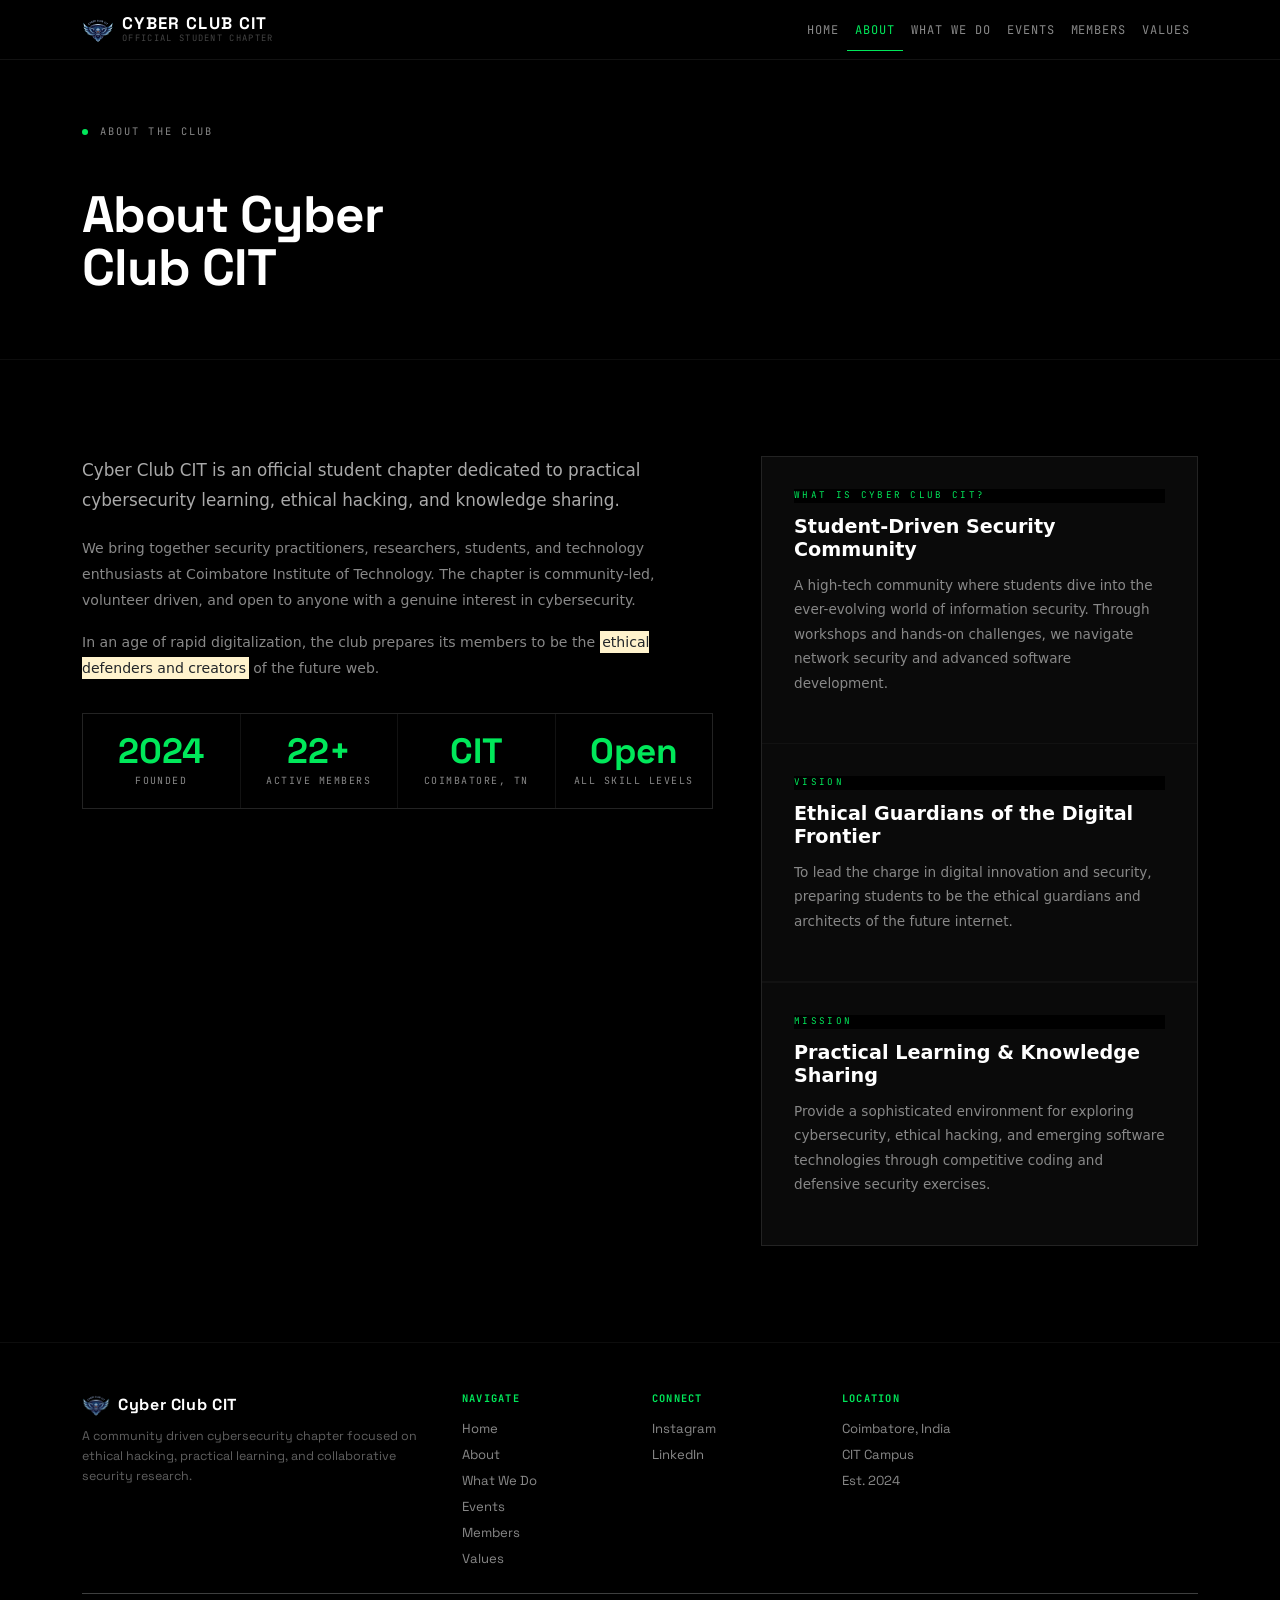
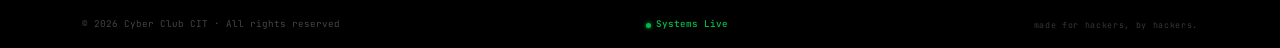
==== commit 9107dbfa: "fix: restore two-column about layout, fill right side with vm-cards" ====
--- a/about.html
+++ b/about.html
@@ -51,45 +51,43 @@
   <!-- ABOUT CONTENT -->
   <section id="about" aria-labelledby="about-heading">
     <div class="container">
-      <div class="about-intro reveal">
-        <p class="about-main-text">
-          Cyber Club CIT is an official student chapter dedicated to practical cybersecurity learning, ethical hacking, and knowledge sharing.
-        </p>
-        <p class="about-body">
-          We bring together security practitioners, researchers, students, and technology enthusiasts at Coimbatore Institute of Technology. The chapter is community-led, volunteer driven, and open to anyone with a genuine interest in cybersecurity.
-        </p>
-        <p class="about-body">
-          In an age of rapid digitalization, the club prepares its members to be the <mark>ethical defenders and creators</mark> of the future web.
-        </p>
-      </div>
-
-      <div class="about-stats reveal" style="--delay:0.1s">
-        <div class="astat"><div class="astat-n">2024</div><div class="astat-l">Founded</div></div>
-        <div class="astat"><div class="astat-n">22+</div><div class="astat-l">Active Members</div></div>
-        <div class="astat"><div class="astat-n">CIT</div><div class="astat-l">Coimbatore, TN</div></div>
-        <div class="astat"><div class="astat-n">Open</div><div class="astat-l">All Skill Levels</div></div>
-      </div>
-
-      <div class="row g-4 mt-4 justify-content-center">
-        <div class="col-lg-4 col-md-6 reveal">
-          <div class="vm-card">
-            <div class="vm-card-label">What is Cyber Club CIT?</div>
-            <h3>Student-Driven Security Community</h3>
-            <p>A high-tech community where students dive into the ever-evolving world of information security. Through workshops and hands-on challenges, we navigate network security and advanced software development.</p>
+      <div class="row g-5 align-items-stretch">
+        <div class="col-lg-7">
+          <div class="reveal">
+            <p class="about-main-text">
+              Cyber Club CIT is an official student chapter dedicated to practical cybersecurity learning, ethical hacking, and knowledge sharing.
+            </p>
+            <p class="about-body">
+              We bring together security practitioners, researchers, students, and technology enthusiasts at Coimbatore Institute of Technology. The chapter is community-led, volunteer driven, and open to anyone with a genuine interest in cybersecurity.
+            </p>
+            <p class="about-body">
+              In an age of rapid digitalization, the club prepares its members to be the <mark>ethical defenders and creators</mark> of the future web.
+            </p>
+          </div>
+          <div class="about-stats reveal" style="--delay:0.1s">
+            <div class="astat"><div class="astat-n">2024</div><div class="astat-l">Founded</div></div>
+            <div class="astat"><div class="astat-n">22+</div><div class="astat-l">Active Members</div></div>
+            <div class="astat"><div class="astat-n">CIT</div><div class="astat-l">Coimbatore, TN</div></div>
+            <div class="astat"><div class="astat-n">Open</div><div class="astat-l">All Skill Levels</div></div>
           </div>
         </div>
-        <div class="col-lg-4 col-md-6 reveal" style="--delay:0.1s">
-          <div class="vm-card">
-            <div class="vm-card-label">Vision</div>
-            <h3>Ethical Guardians of the Digital Frontier</h3>
-            <p>To lead the charge in digital innovation and security, preparing students to be the ethical guardians and architects of the future internet.</p>
-          </div>
-        </div>
-        <div class="col-lg-4 col-md-6 reveal" style="--delay:0.2s">
-          <div class="vm-card">
-            <div class="vm-card-label">Mission</div>
-            <h3>Practical Learning &amp; Knowledge Sharing</h3>
-            <p>Provide a sophisticated environment for exploring cybersecurity, ethical hacking, and emerging software technologies through competitive coding and defensive security exercises.</p>
+        <div class="col-lg-5">
+          <div class="vm-cards reveal" style="--delay:0.1s">
+            <div class="vm-card">
+              <div class="vm-card-label">What is Cyber Club CIT?</div>
+              <h3>Student-Driven Security Community</h3>
+              <p>A high-tech community where students dive into the ever-evolving world of information security. Through workshops and hands-on challenges, we navigate network security and advanced software development.</p>
+            </div>
+            <div class="vm-card">
+              <div class="vm-card-label">Vision</div>
+              <h3>Ethical Guardians of the Digital Frontier</h3>
+              <p>To lead the charge in digital innovation and security, preparing students to be the ethical guardians and architects of the future internet.</p>
+            </div>
+            <div class="vm-card">
+              <div class="vm-card-label">Mission</div>
+              <h3>Practical Learning &amp; Knowledge Sharing</h3>
+              <p>Provide a sophisticated environment for exploring cybersecurity, ethical hacking, and emerging software technologies through competitive coding and defensive security exercises.</p>
+            </div>
           </div>
         </div>
       </div>
--- a/css/global.css
+++ b/css/global.css
@@ -417,12 +417,6 @@
 }
 
 /* ---- ABOUT ---- */
-.about-intro {
-  max-width: 700px;
-  margin: 0 auto;
-  text-align: center;
-  padding: 2rem 0;
-}
 .about-main-text {
   font-size: 1.05rem;
   font-weight: 400;
@@ -442,18 +436,16 @@
 }
 
 .about-stats {
-  display: flex;
-  justify-content: center;
+  display: grid;
+  grid-template-columns: repeat(4, 1fr);
   gap: 1px;
   background: var(--border);
   border: 1px solid var(--border);
-  max-width: 700px;
-  margin: 2rem auto;
+  margin-top: 2rem;
 }
 .astat {
   background: var(--bg);
-  padding: 1.5rem 2rem;
-  flex: 1;
+  padding: 1.2rem 1rem;
   text-align: center;
 }
 .astat-n {
@@ -472,19 +464,24 @@
   text-transform: uppercase;
 }
 
+.vm-cards {
+  display: flex;
+  flex-direction: column;
+  gap: 1px;
+  background: var(--border);
+  border: 1px solid var(--border);
+}
 .vm-card {
   background: var(--bg2);
   padding: 2rem;
   transition: transform 0.3s, box-shadow 0.3s, border-color 0.3s;
-  border: 1px solid rgba(255,255,255,0.08);
-  border-radius: 8px;
-  height: 100%;
+  border: none;
   will-change: transform;
 }
 .vm-card:hover {
   border-color: var(--accent);
-  transform: translateY(-4px);
-  box-shadow: 0 8px 24px rgba(0, 232, 90, 0.1);
+  transform: translateY(-2px);
+  box-shadow: 0 4px 16px rgba(0, 232, 90, 0.08);
 }
 .vm-card-label {
   font-family: var(--font-mono);
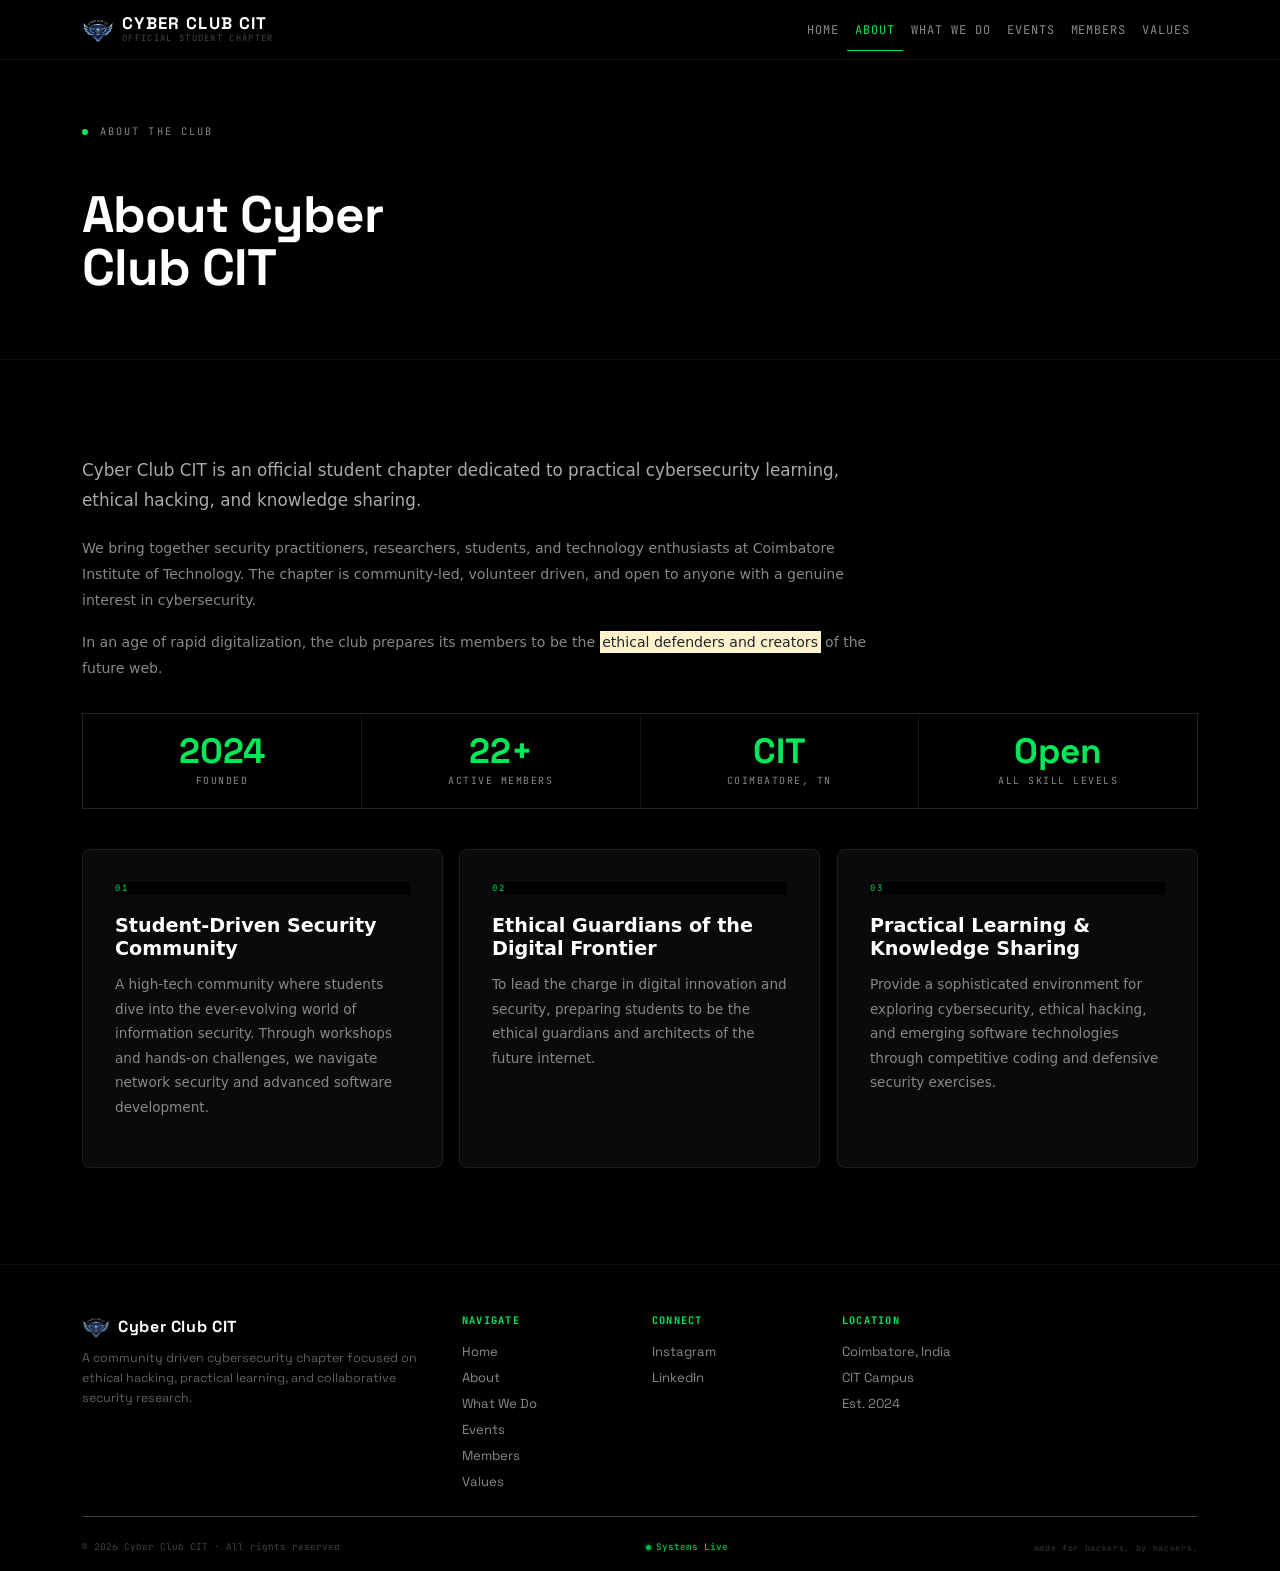
==== commit cea9f332: "fix: single-column about layout with 3-card grid below, remove empty right side" ====
--- a/about.html
+++ b/about.html
@@ -51,43 +51,45 @@
   <!-- ABOUT CONTENT -->
   <section id="about" aria-labelledby="about-heading">
     <div class="container">
-      <div class="row g-5 align-items-stretch">
-        <div class="col-lg-7">
-          <div class="reveal">
-            <p class="about-main-text">
-              Cyber Club CIT is an official student chapter dedicated to practical cybersecurity learning, ethical hacking, and knowledge sharing.
-            </p>
-            <p class="about-body">
-              We bring together security practitioners, researchers, students, and technology enthusiasts at Coimbatore Institute of Technology. The chapter is community-led, volunteer driven, and open to anyone with a genuine interest in cybersecurity.
-            </p>
-            <p class="about-body">
-              In an age of rapid digitalization, the club prepares its members to be the <mark>ethical defenders and creators</mark> of the future web.
-            </p>
-          </div>
-          <div class="about-stats reveal" style="--delay:0.1s">
-            <div class="astat"><div class="astat-n">2024</div><div class="astat-l">Founded</div></div>
-            <div class="astat"><div class="astat-n">22+</div><div class="astat-l">Active Members</div></div>
-            <div class="astat"><div class="astat-n">CIT</div><div class="astat-l">Coimbatore, TN</div></div>
-            <div class="astat"><div class="astat-n">Open</div><div class="astat-l">All Skill Levels</div></div>
+      <div class="about-text-col reveal">
+        <p class="about-main-text">
+          Cyber Club CIT is an official student chapter dedicated to practical cybersecurity learning, ethical hacking, and knowledge sharing.
+        </p>
+        <p class="about-body">
+          We bring together security practitioners, researchers, students, and technology enthusiasts at Coimbatore Institute of Technology. The chapter is community-led, volunteer driven, and open to anyone with a genuine interest in cybersecurity.
+        </p>
+        <p class="about-body">
+          In an age of rapid digitalization, the club prepares its members to be the <mark>ethical defenders and creators</mark> of the future web.
+        </p>
+      </div>
+
+      <div class="about-stats reveal" style="--delay:0.1s">
+        <div class="astat"><div class="astat-n">2024</div><div class="astat-l">Founded</div></div>
+        <div class="astat"><div class="astat-n">22+</div><div class="astat-l">Active Members</div></div>
+        <div class="astat"><div class="astat-n">CIT</div><div class="astat-l">Coimbatore, TN</div></div>
+        <div class="astat"><div class="astat-n">Open</div><div class="astat-l">All Skill Levels</div></div>
+      </div>
+
+      <div class="row g-3 mt-4">
+        <div class="col-lg-4 reveal">
+          <div class="vm-card">
+            <div class="vm-card-num">01</div>
+            <h3>Student-Driven Security Community</h3>
+            <p>A high-tech community where students dive into the ever-evolving world of information security. Through workshops and hands-on challenges, we navigate network security and advanced software development.</p>
           </div>
         </div>
-        <div class="col-lg-5">
-          <div class="vm-cards reveal" style="--delay:0.1s">
-            <div class="vm-card">
-              <div class="vm-card-label">What is Cyber Club CIT?</div>
-              <h3>Student-Driven Security Community</h3>
-              <p>A high-tech community where students dive into the ever-evolving world of information security. Through workshops and hands-on challenges, we navigate network security and advanced software development.</p>
-            </div>
-            <div class="vm-card">
-              <div class="vm-card-label">Vision</div>
-              <h3>Ethical Guardians of the Digital Frontier</h3>
-              <p>To lead the charge in digital innovation and security, preparing students to be the ethical guardians and architects of the future internet.</p>
-            </div>
-            <div class="vm-card">
-              <div class="vm-card-label">Mission</div>
-              <h3>Practical Learning &amp; Knowledge Sharing</h3>
-              <p>Provide a sophisticated environment for exploring cybersecurity, ethical hacking, and emerging software technologies through competitive coding and defensive security exercises.</p>
-            </div>
+        <div class="col-lg-4 reveal" style="--delay:0.1s">
+          <div class="vm-card">
+            <div class="vm-card-num">02</div>
+            <h3>Ethical Guardians of the Digital Frontier</h3>
+            <p>To lead the charge in digital innovation and security, preparing students to be the ethical guardians and architects of the future internet.</p>
+          </div>
+        </div>
+        <div class="col-lg-4 reveal" style="--delay:0.2s">
+          <div class="vm-card">
+            <div class="vm-card-num">03</div>
+            <h3>Practical Learning &amp; Knowledge Sharing</h3>
+            <p>Provide a sophisticated environment for exploring cybersecurity, ethical hacking, and emerging software technologies through competitive coding and defensive security exercises.</p>
           </div>
         </div>
       </div>
--- a/css/global.css
+++ b/css/global.css
@@ -464,32 +464,29 @@
   text-transform: uppercase;
 }
 
-.vm-cards {
-  display: flex;
-  flex-direction: column;
-  gap: 1px;
-  background: var(--border);
-  border: 1px solid var(--border);
+.about-text-col {
+  max-width: 800px;
 }
 .vm-card {
   background: var(--bg2);
   padding: 2rem;
+  border: 1px solid rgba(255,255,255,0.08);
+  border-radius: 8px;
+  height: 100%;
   transition: transform 0.3s, box-shadow 0.3s, border-color 0.3s;
-  border: none;
   will-change: transform;
 }
 .vm-card:hover {
   border-color: var(--accent);
-  transform: translateY(-2px);
-  box-shadow: 0 4px 16px rgba(0, 232, 90, 0.08);
-}
-.vm-card-label {
-  font-family: var(--font-mono);
-  font-size: 0.58rem;
-  color: var(--accent);
-  letter-spacing: 0.25em;
-  text-transform: uppercase;
-  margin-bottom: 0.75rem;
+  transform: translateY(-4px);
+  box-shadow: 0 8px 24px rgba(0, 232, 90, 0.1);
+}
+.vm-card-num {
+  font-family: var(--font-mono);
+  font-size: 0.55rem;
+  color: var(--accent);
+  letter-spacing: 0.2em;
+  margin-bottom: 1.2rem;
 }
 .vm-card h3 {
   font-size: 1.2rem;
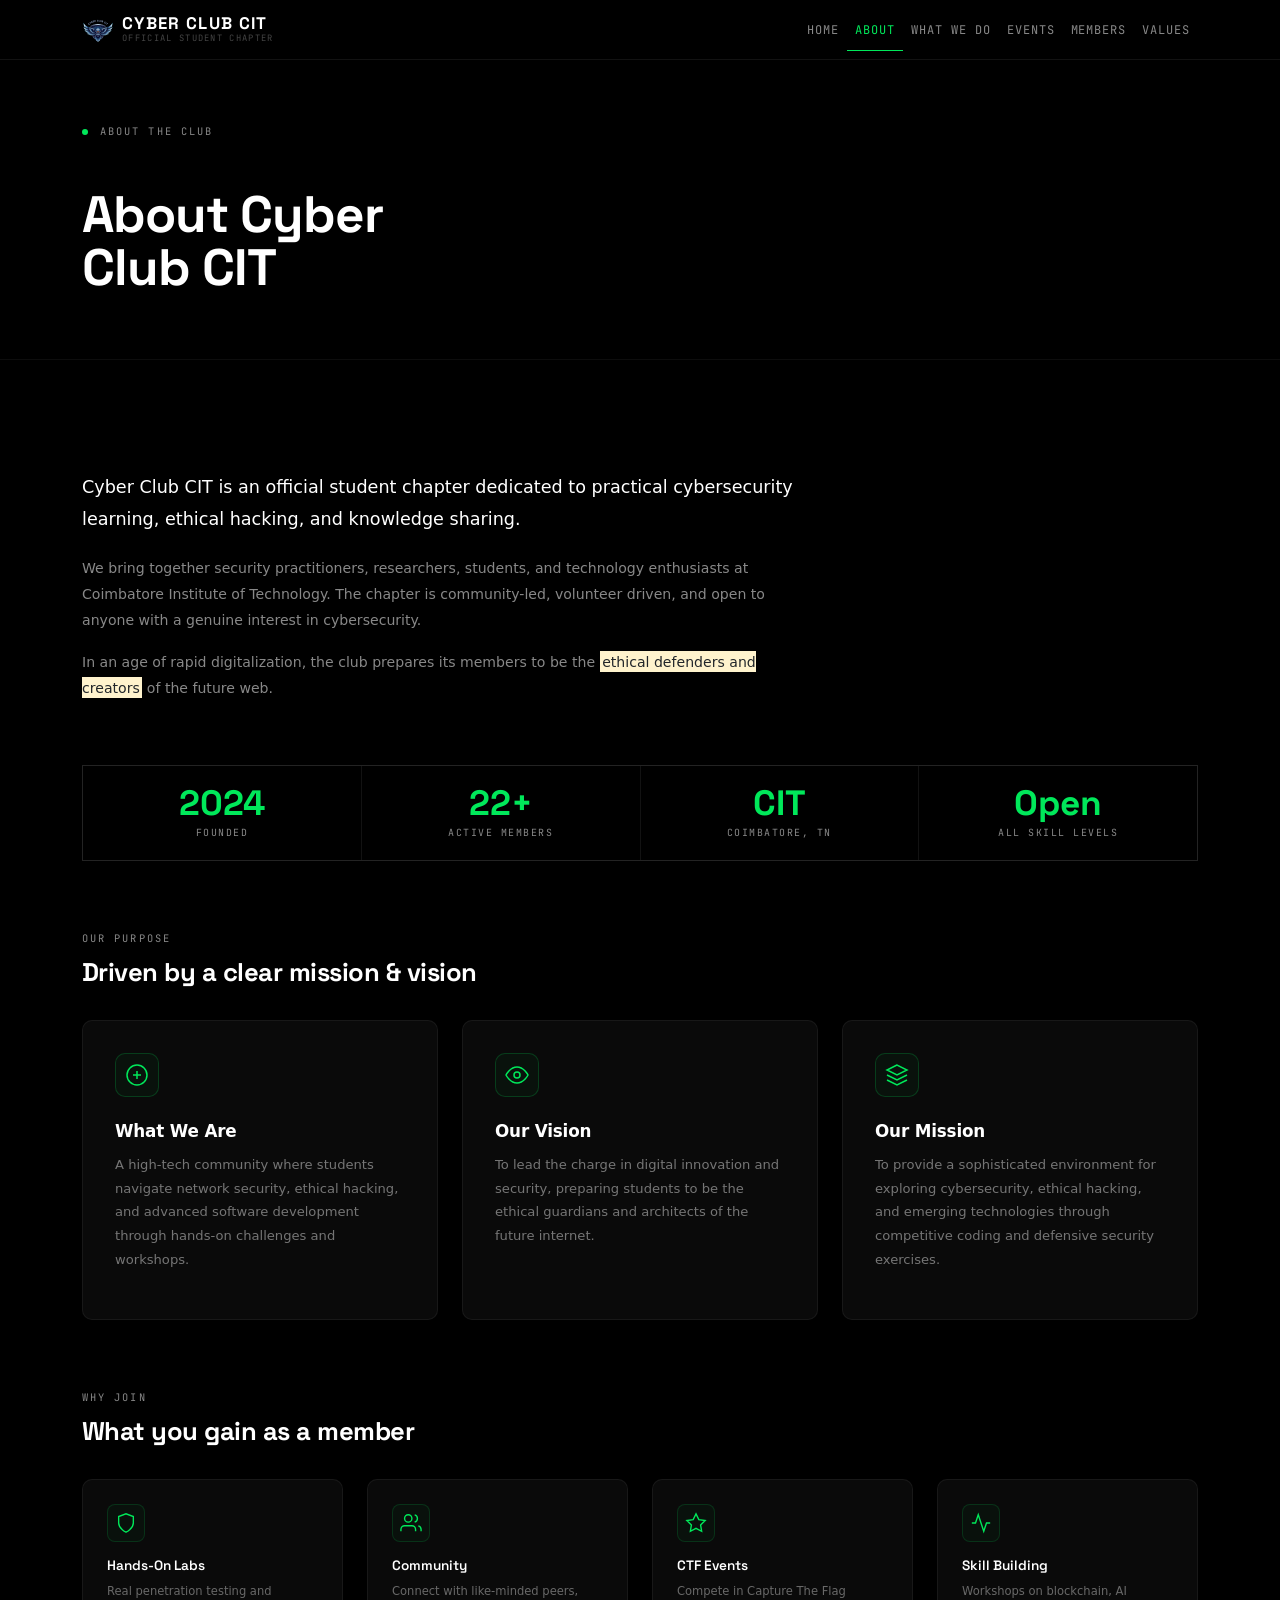
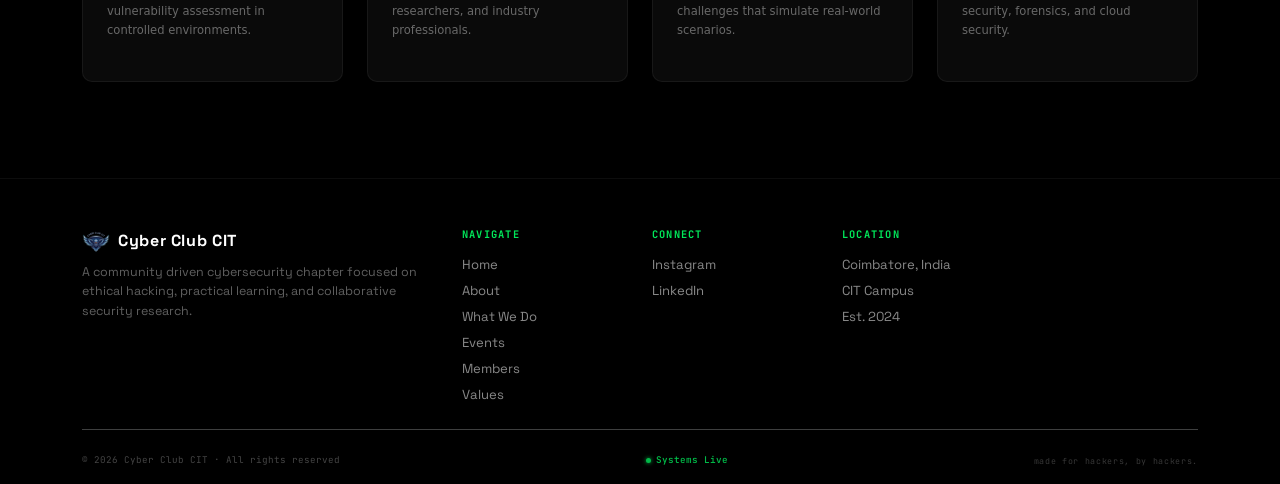
==== commit 39c7b92d: "redesign about page with section headers, icon cards, and benefit grid" ====
--- a/about.html
+++ b/about.html
@@ -51,7 +51,9 @@
   <!-- ABOUT CONTENT -->
   <section id="about" aria-labelledby="about-heading">
     <div class="container">
-      <div class="about-text-col reveal">
+
+      <!-- Intro -->
+      <div class="about-intro reveal">
         <p class="about-main-text">
           Cyber Club CIT is an official student chapter dedicated to practical cybersecurity learning, ethical hacking, and knowledge sharing.
         </p>
@@ -63,6 +65,7 @@
         </p>
       </div>
 
+      <!-- Stats -->
       <div class="about-stats reveal" style="--delay:0.1s">
         <div class="astat"><div class="astat-n">2024</div><div class="astat-l">Founded</div></div>
         <div class="astat"><div class="astat-n">22+</div><div class="astat-l">Active Members</div></div>
@@ -70,29 +73,87 @@
         <div class="astat"><div class="astat-n">Open</div><div class="astat-l">All Skill Levels</div></div>
       </div>
 
-      <div class="row g-3 mt-4">
-        <div class="col-lg-4 reveal">
-          <div class="vm-card">
-            <div class="vm-card-num">01</div>
-            <h3>Student-Driven Security Community</h3>
-            <p>A high-tech community where students dive into the ever-evolving world of information security. Through workshops and hands-on challenges, we navigate network security and advanced software development.</p>
-          </div>
-        </div>
-        <div class="col-lg-4 reveal" style="--delay:0.1s">
-          <div class="vm-card">
-            <div class="vm-card-num">02</div>
-            <h3>Ethical Guardians of the Digital Frontier</h3>
+      <!-- Mission / Vision / What -->
+      <div class="about-section-head reveal" style="--delay:0.15s">
+        <span class="eyebrow-dot"></span>
+        <span class="eyebrow-text">Our Purpose</span>
+        <h2>Driven by a clear mission &amp; vision</h2>
+      </div>
+      <div class="row g-4">
+        <div class="col-lg-4 reveal" style="--delay:0.2s">
+          <div class="vm-card vm-card--what">
+            <div class="vm-card-icon">
+              <svg width="24" height="24" viewBox="0 0 24 24" fill="none" stroke="currentColor" stroke-width="1.5"><circle cx="12" cy="12" r="10"/><path d="M12 8v8M8 12h8"/></svg>
+            </div>
+            <h3>What We Are</h3>
+            <p>A high-tech community where students navigate network security, ethical hacking, and advanced software development through hands-on challenges and workshops.</p>
+          </div>
+        </div>
+        <div class="col-lg-4 reveal" style="--delay:0.3s">
+          <div class="vm-card vm-card--vision">
+            <div class="vm-card-icon">
+              <svg width="24" height="24" viewBox="0 0 24 24" fill="none" stroke="currentColor" stroke-width="1.5"><path d="M1 12s4-8 11-8 11 8 11 8-4 8-11 8-11-8-11-8z"/><circle cx="12" cy="12" r="3"/></svg>
+            </div>
+            <h3>Our Vision</h3>
             <p>To lead the charge in digital innovation and security, preparing students to be the ethical guardians and architects of the future internet.</p>
           </div>
         </div>
-        <div class="col-lg-4 reveal" style="--delay:0.2s">
-          <div class="vm-card">
-            <div class="vm-card-num">03</div>
-            <h3>Practical Learning &amp; Knowledge Sharing</h3>
-            <p>Provide a sophisticated environment for exploring cybersecurity, ethical hacking, and emerging software technologies through competitive coding and defensive security exercises.</p>
-          </div>
-        </div>
-      </div>
+        <div class="col-lg-4 reveal" style="--delay:0.4s">
+          <div class="vm-card vm-card--mission">
+            <div class="vm-card-icon">
+              <svg width="24" height="24" viewBox="0 0 24 24" fill="none" stroke="currentColor" stroke-width="1.5"><path d="M12 2L2 7l10 5 10-5-10-5z"/><path d="M2 17l10 5 10-5"/><path d="M2 12l10 5 10-5"/></svg>
+            </div>
+            <h3>Our Mission</h3>
+            <p>To provide a sophisticated environment for exploring cybersecurity, ethical hacking, and emerging technologies through competitive coding and defensive security exercises.</p>
+          </div>
+        </div>
+      </div>
+
+      <!-- Why Join -->
+      <div class="about-section-head reveal" style="--delay:0.45s">
+        <span class="eyebrow-dot"></span>
+        <span class="eyebrow-text">Why Join</span>
+        <h2>What you gain as a member</h2>
+      </div>
+      <div class="row g-4">
+        <div class="col-md-3 col-6 reveal" style="--delay:0.5s">
+          <div class="benefit-card">
+            <div class="benefit-icon">
+              <svg width="22" height="22" viewBox="0 0 24 24" fill="none" stroke="currentColor" stroke-width="1.5"><path d="M12 22s8-4 8-10V5l-8-3-8 3v7c0 6 8 10 8 10z"/></svg>
+            </div>
+            <h4>Hands-On Labs</h4>
+            <p>Real penetration testing and vulnerability assessment in controlled environments.</p>
+          </div>
+        </div>
+        <div class="col-md-3 col-6 reveal" style="--delay:0.55s">
+          <div class="benefit-card">
+            <div class="benefit-icon">
+              <svg width="22" height="22" viewBox="0 0 24 24" fill="none" stroke="currentColor" stroke-width="1.5"><path d="M17 21v-2a4 4 0 0 0-4-4H5a4 4 0 0 0-4 4v2"/><circle cx="9" cy="7" r="4"/><path d="M23 21v-2a4 4 0 0 0-3-3.87"/><path d="M16 3.13a4 4 0 0 1 0 7.75"/></svg>
+            </div>
+            <h4>Community</h4>
+            <p>Connect with like-minded peers, researchers, and industry professionals.</p>
+          </div>
+        </div>
+        <div class="col-md-3 col-6 reveal" style="--delay:0.6s">
+          <div class="benefit-card">
+            <div class="benefit-icon">
+              <svg width="22" height="22" viewBox="0 0 24 24" fill="none" stroke="currentColor" stroke-width="1.5"><polygon points="12 2 15.09 8.26 22 9.27 17 14.14 18.18 21.02 12 17.77 5.82 21.02 7 14.14 2 9.27 8.91 8.26 12 2"/></svg>
+            </div>
+            <h4>CTF Events</h4>
+            <p>Compete in Capture The Flag challenges that simulate real-world scenarios.</p>
+          </div>
+        </div>
+        <div class="col-md-3 col-6 reveal" style="--delay:0.65s">
+          <div class="benefit-card">
+            <div class="benefit-icon">
+              <svg width="22" height="22" viewBox="0 0 24 24" fill="none" stroke="currentColor" stroke-width="1.5"><path d="M22 12h-4l-3 9L9 3l-3 9H2"/></svg>
+            </div>
+            <h4>Skill Building</h4>
+            <p>Workshops on blockchain, AI security, forensics, and cloud security.</p>
+          </div>
+        </div>
+      </div>
+
     </div>
   </section>
 
--- a/css/global.css
+++ b/css/global.css
@@ -464,14 +464,22 @@
   text-transform: uppercase;
 }
 
-.about-text-col {
-  max-width: 800px;
+.about-intro {
+  max-width: 720px;
+  padding: 1rem 0;
+}
+.about-intro .about-main-text {
+  font-size: 1.1rem;
+  font-weight: 500;
+  color: var(--text-bright);
+  line-height: 1.8;
+  margin-bottom: 1.2rem;
 }
 .vm-card {
   background: var(--bg2);
   padding: 2rem;
-  border: 1px solid rgba(255,255,255,0.08);
-  border-radius: 8px;
+  border: 1px solid rgba(255,255,255,0.06);
+  border-radius: 10px;
   height: 100%;
   transition: transform 0.3s, box-shadow 0.3s, border-color 0.3s;
   will-change: transform;
@@ -479,25 +487,83 @@
 .vm-card:hover {
   border-color: var(--accent);
   transform: translateY(-4px);
-  box-shadow: 0 8px 24px rgba(0, 232, 90, 0.1);
-}
-.vm-card-num {
-  font-family: var(--font-mono);
-  font-size: 0.55rem;
-  color: var(--accent);
-  letter-spacing: 0.2em;
-  margin-bottom: 1.2rem;
+  box-shadow: 0 8px 28px rgba(0, 232, 90, 0.08);
+}
+.vm-card-icon {
+  width: 44px;
+  height: 44px;
+  display: flex;
+  align-items: center;
+  justify-content: center;
+  border: 1px solid rgba(0,232,90,0.2);
+  border-radius: 10px;
+  color: var(--accent);
+  margin-bottom: 1.5rem;
+  background: rgba(0,232,90,0.04);
 }
 .vm-card h3 {
-  font-size: 1.2rem;
+  font-size: 1.05rem;
   font-weight: 600;
   color: var(--text-bright);
   margin-bottom: 0.75rem;
+  letter-spacing: -0.01em;
 }
 .vm-card p {
+  font-size: 0.82rem;
+  line-height: 1.8;
+  color: var(--text);
+  opacity: 0.85;
+}
+
+.about-section-head {
+  margin: 4rem 0 2rem;
+}
+.about-section-head h2 {
+  font-family: var(--font-disp);
+  font-size: 1.6rem;
+  font-weight: 700;
+  color: var(--text-bright);
+  margin-top: 0.5rem;
+  letter-spacing: -0.02em;
+}
+
+.benefit-card {
+  background: var(--bg2);
+  padding: 1.5rem;
+  border: 1px solid rgba(255,255,255,0.06);
+  border-radius: 10px;
+  height: 100%;
+  transition: transform 0.3s, border-color 0.3s;
+  will-change: transform;
+}
+.benefit-card:hover {
+  border-color: var(--accent);
+  transform: translateY(-3px);
+}
+.benefit-icon {
+  width: 38px;
+  height: 38px;
+  display: flex;
+  align-items: center;
+  justify-content: center;
+  border: 1px solid rgba(0,232,90,0.15);
+  border-radius: 8px;
+  color: var(--accent);
+  margin-bottom: 1rem;
+  background: rgba(0,232,90,0.03);
+}
+.benefit-card h4 {
+  font-family: var(--font-disp);
   font-size: 0.85rem;
-  line-height: 1.8;
-  color: var(--text);
+  font-weight: 600;
+  color: var(--text-bright);
+  margin-bottom: 0.5rem;
+}
+.benefit-card p {
+  font-size: 0.72rem;
+  line-height: 1.7;
+  color: var(--text);
+  opacity: 0.75;
 }
 
 /* ---- WHAT WE DO ---- */
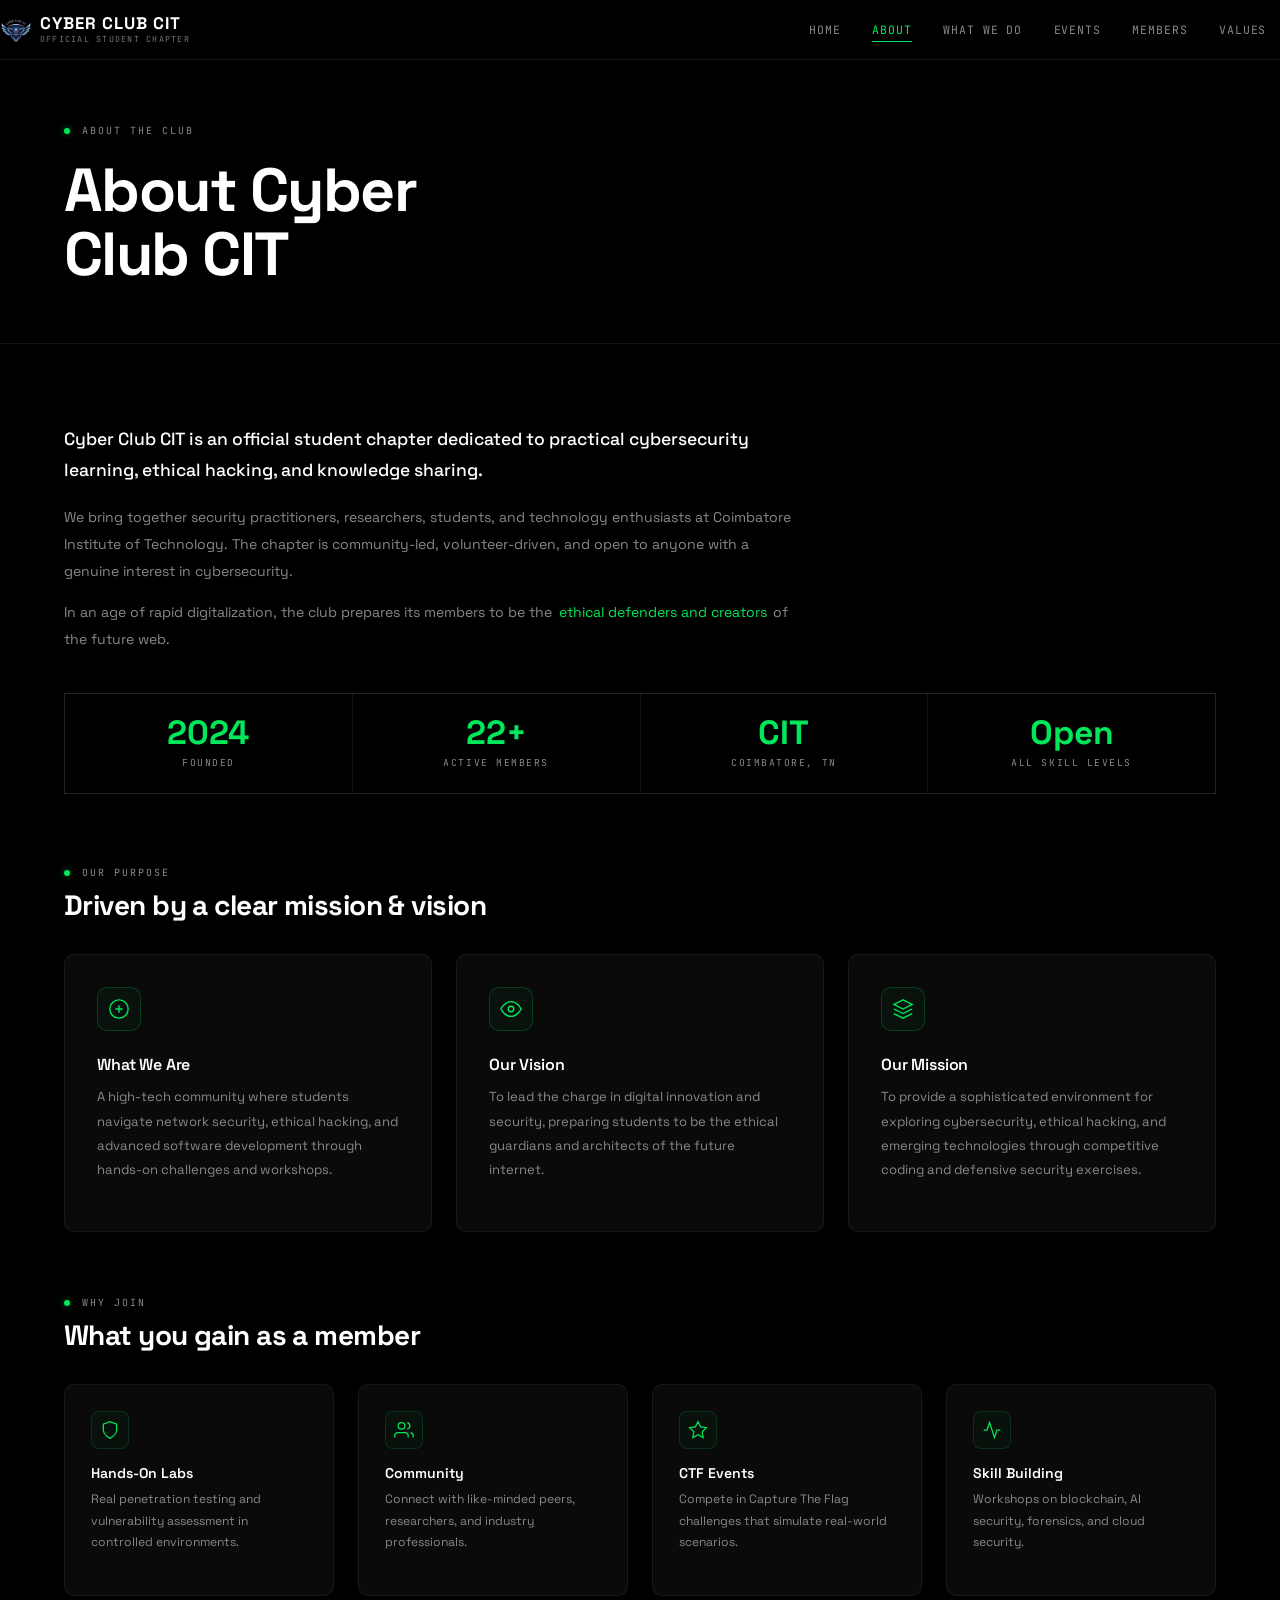
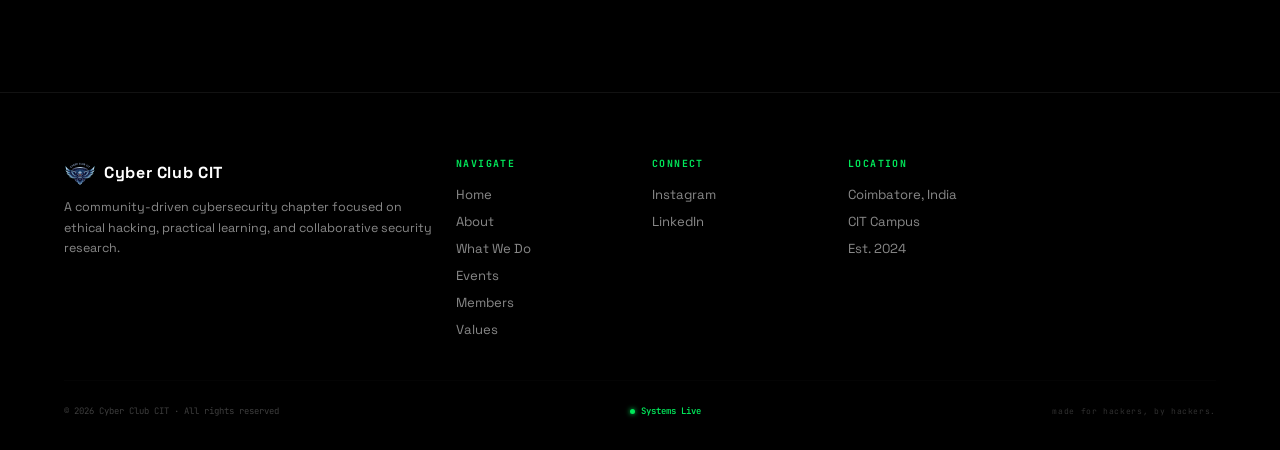
==== commit 60dbc728: "about: standalone page with inlined styles, removed external CSS deps" ====
--- a/about.html
+++ b/about.html
@@ -7,25 +7,393 @@
   <meta name="description" content="Learn about Cyber Club CIT, the student-driven cybersecurity community at Coimbatore Institute of Technology.">
   <link rel="preconnect" href="https://fonts.googleapis.com">
   <link href="https://fonts.googleapis.com/css2?family=Space+Grotesk:wght@300;400;500;600;700&family=JetBrains+Mono:wght@300;400;500;700&display=swap" rel="stylesheet">
-  <link rel="stylesheet" href="css/global.css">
   <link href="https://cdn.jsdelivr.net/npm/bootstrap@5.3.3/dist/css/bootstrap.min.css" rel="stylesheet">
+
+  <style>
+    /* ── ROOT TOKENS ─────────────────────────────────────── */
+    :root {
+      --bg:          #000000;
+      --bg2:         #0a0a0a;
+      --bg3:         #111111;
+      --accent:      #00e85a;
+      --accent-dim:  rgba(0,232,90,0.13);
+      --border:      rgba(255,255,255,0.07);
+      --border-md:   rgba(255,255,255,0.12);
+      --border-hi:   rgba(0,232,90,0.45);
+      --text:        #888888;
+      --text-bright: #ffffff;
+      --text-mid:    #aaaaaa;
+      --font-mono:   'JetBrains Mono', 'Fira Code', monospace;
+      --font-disp:   'Space Grotesk', sans-serif;
+      --nav-h:       60px;
+      --pad-x:       clamp(1.5rem, 5vw, 5rem);
+      --ease:        cubic-bezier(0.16,1,0.3,1);
+    }
+
+    /* ── RESET ───────────────────────────────────────────── */
+    *, *::before, *::after { margin: 0; padding: 0; box-sizing: border-box; }
+    html  { scroll-behavior: smooth; background: var(--bg); }
+    body  {
+      background: var(--bg);
+      color: var(--text);
+      font-family: var(--font-disp);
+      min-height: 100vh;
+      overflow-x: hidden;
+      -webkit-font-smoothing: antialiased;
+    }
+    a   { text-decoration: none; color: inherit; }
+    img, svg { display: block; }
+    ul  { list-style: none; padding: 0; margin: 0; }
+    mark { background: none; color: var(--accent); }
+
+    /* ── SCROLLBAR ───────────────────────────────────────── */
+    ::-webkit-scrollbar       { width: 8px; background: var(--bg); }
+    ::-webkit-scrollbar-thumb { background: var(--accent); border-radius: 4px; }
+
+    /* ── NAV ─────────────────────────────────────────────── */
+    #navbar {
+      position: fixed; top: 0; left: 0; right: 0;
+      height: var(--nav-h);
+      z-index: 500;
+      background: rgba(0,0,0,0.92);
+      backdrop-filter: blur(14px);
+      -webkit-backdrop-filter: blur(14px);
+      border-bottom: 1px solid var(--border);
+    }
+    .club-logo-icon { border-radius: 4px; width: 32px; height: 32px; object-fit: cover; }
+    .nav-title {
+      font-family: var(--font-disp);
+      font-weight: 700;
+      font-size: 1.05rem;
+      line-height: 1.1;
+      letter-spacing: 0.06em;
+      color: var(--text-bright);
+    }
+    .nav-sub {
+      font-family: var(--font-mono);
+      font-size: 0.52rem;
+      opacity: 0.45;
+      letter-spacing: 0.15em;
+      text-transform: uppercase;
+    }
+    /* Bootstrap nav-link overrides */
+    .navbar-dark .navbar-nav .nav-link {
+      font-family: var(--font-mono);
+      font-size: 0.72rem;
+      color: var(--text);
+      letter-spacing: 0.08em;
+      text-transform: uppercase;
+      padding: 0.5rem 0.85rem;
+      transition: color 0.2s;
+      position: relative;
+    }
+    .navbar-dark .navbar-nav .nav-link::after {
+      content: '';
+      position: absolute;
+      left: 0.85rem; bottom: 4px;
+      width: 0; height: 1px;
+      background: var(--accent);
+      transition: width 0.25s var(--ease);
+    }
+    .navbar-dark .navbar-nav .nav-link:hover,
+    .navbar-dark .navbar-nav .nav-link.active { color: var(--accent); }
+    .navbar-dark .navbar-nav .nav-link:hover::after,
+    .navbar-dark .navbar-nav .nav-link.active::after { width: calc(100% - 1.7rem); }
+    .navbar-toggler-icon {
+      background-image: url("data:image/svg+xml,%3csvg xmlns='http://www.w3.org/2000/svg' viewBox='0 0 30 30'%3e%3cpath stroke='rgba(136,136,136,0.8)' stroke-linecap='round' stroke-miterlimit='10' stroke-width='2' d='M4 7h22M4 15h22M4 23h22'/%3e%3c/svg%3e");
+    }
+
+    /* ── PAGE HEADER ─────────────────────────────────────── */
+    .page-header {
+      padding-top: calc(var(--nav-h) + 4rem);
+      padding-bottom: 3.5rem;
+      padding-left: var(--pad-x);
+      padding-right: var(--pad-x);
+      background: var(--bg);
+      border-bottom: 1px solid var(--border);
+    }
+    .section-eyebrow {
+      display: flex;
+      align-items: center;
+      gap: 0.75rem;
+      margin-bottom: 1.25rem;
+    }
+    .eyebrow-dot {
+      width: 6px; height: 6px;
+      border-radius: 50%;
+      background: var(--accent);
+      box-shadow: 0 0 6px rgba(0,232,90,0.5);
+    }
+    .eyebrow-text {
+      font-family: var(--font-mono);
+      font-size: 0.62rem;
+      color: var(--text);
+      letter-spacing: 0.2em;
+      text-transform: uppercase;
+    }
+    .section-title {
+      font-family: var(--font-disp);
+      font-size: clamp(2.2rem, 5vw, 3.8rem);
+      font-weight: 700;
+      color: var(--text-bright);
+      letter-spacing: -0.025em;
+      line-height: 1.05;
+      margin-bottom: 0;
+    }
+
+    /* ── ABOUT SECTION ───────────────────────────────────── */
+    #about {
+      padding: 5rem var(--pad-x) 6rem;
+      background: var(--bg);
+    }
+
+    /* Intro */
+    .about-intro { max-width: 740px; margin-bottom: 2.5rem; }
+    .about-main-text {
+      font-size: 1.1rem;
+      font-weight: 500;
+      color: var(--text-bright);
+      line-height: 1.8;
+      margin-bottom: 1.1rem;
+    }
+    .about-body {
+      font-size: 0.88rem;
+      line-height: 1.9;
+      color: var(--text);
+      margin-bottom: 0.9rem;
+    }
+
+    /* Stats bar */
+    .about-stats {
+      display: grid;
+      grid-template-columns: repeat(4, 1fr);
+      gap: 1px;
+      background: var(--border);
+      border: 1px solid var(--border);
+      margin-bottom: 4.5rem;
+    }
+    .astat { background: var(--bg); padding: 1.4rem 1rem; text-align: center; transition: background 0.2s; }
+    .astat:hover { background: var(--bg2); }
+    .astat-n {
+      font-family: var(--font-disp);
+      font-size: 2.1rem;
+      font-weight: 700;
+      color: var(--accent);
+      line-height: 1;
+      margin-bottom: 0.4rem;
+    }
+    .astat-l {
+      font-family: var(--font-mono);
+      font-size: 0.6rem;
+      color: var(--text);
+      letter-spacing: 0.16em;
+      text-transform: uppercase;
+    }
+
+    /* Section sub-header */
+    .about-section-head {
+      margin: 0 0 2rem;
+    }
+    .about-section-head h2 {
+      font-family: var(--font-disp);
+      font-size: clamp(1.35rem, 2.5vw, 1.75rem);
+      font-weight: 700;
+      color: var(--text-bright);
+      margin-top: 0.5rem;
+      letter-spacing: -0.02em;
+    }
+    .about-section-head .section-eyebrow { margin-bottom: 0.25rem; }
+
+    /* VM Cards */
+    .vm-card {
+      background: var(--bg2);
+      padding: 2rem;
+      border: 1px solid rgba(255,255,255,0.06);
+      border-radius: 10px;
+      height: 100%;
+      transition: transform 0.3s var(--ease), box-shadow 0.3s, border-color 0.3s;
+      will-change: transform;
+    }
+    .vm-card:hover {
+      border-color: var(--border-hi);
+      transform: translateY(-5px);
+      box-shadow: 0 10px 30px rgba(0,232,90,0.08);
+    }
+    .vm-card-icon {
+      width: 44px; height: 44px;
+      display: flex; align-items: center; justify-content: center;
+      border: 1px solid rgba(0,232,90,0.2);
+      border-radius: 10px;
+      color: var(--accent);
+      margin-bottom: 1.5rem;
+      background: rgba(0,232,90,0.04);
+    }
+    .vm-card h3 {
+      font-size: 1rem;
+      font-weight: 600;
+      color: var(--text-bright);
+      margin-bottom: 0.7rem;
+      letter-spacing: -0.01em;
+    }
+    .vm-card p {
+      font-size: 0.82rem;
+      line-height: 1.85;
+      color: var(--text);
+    }
+
+    /* Benefit Cards */
+    .benefit-card {
+      background: var(--bg2);
+      padding: 1.6rem;
+      border: 1px solid rgba(255,255,255,0.06);
+      border-radius: 10px;
+      height: 100%;
+      transition: transform 0.3s var(--ease), border-color 0.3s;
+      will-change: transform;
+    }
+    .benefit-card:hover {
+      border-color: var(--border-hi);
+      transform: translateY(-4px);
+    }
+    .benefit-icon {
+      width: 38px; height: 38px;
+      display: flex; align-items: center; justify-content: center;
+      border: 1px solid rgba(0,232,90,0.15);
+      border-radius: 8px;
+      color: var(--accent);
+      margin-bottom: 1rem;
+      background: rgba(0,232,90,0.03);
+    }
+    .benefit-card h4 {
+      font-size: 0.88rem;
+      font-weight: 600;
+      color: var(--text-bright);
+      margin-bottom: 0.5rem;
+    }
+    .benefit-card p {
+      font-size: 0.76rem;
+      line-height: 1.75;
+      color: var(--text);
+    }
+
+    /* Spacing helpers */
+    .gap-section { margin-top: 4rem; }
+
+    /* ── SCROLL REVEAL ───────────────────────────────────── */
+    .reveal {
+      opacity: 0;
+      transform: translateY(22px);
+      transition: opacity 0.55s var(--ease), transform 0.55s var(--ease);
+      transition-delay: var(--delay, 0s);
+    }
+    .reveal.visible { opacity: 1; transform: none; }
+
+    /* ── FOOTER ──────────────────────────────────────────── */
+    footer {
+      background: var(--bg);
+      border-top: 1px solid var(--border);
+      padding-top: 4rem;
+      padding-bottom: 2rem;
+    }
+    .footer-brand-name-text {
+      font-family: var(--font-disp);
+      font-weight: 700;
+      font-size: 1rem;
+      color: var(--text-bright);
+      letter-spacing: 0.04em;
+    }
+    .footer-desc {
+      font-size: 0.78rem;
+      color: var(--text);
+      line-height: 1.65;
+      margin-top: 0.5rem;
+    }
+    .footer-col-title {
+      font-family: var(--font-mono);
+      font-size: 0.62rem;
+      letter-spacing: 0.14em;
+      text-transform: uppercase;
+      color: var(--accent);
+      margin-bottom: 0.85rem;
+      font-weight: 700;
+    }
+    .footer-col-links { display: flex; flex-direction: column; gap: 0.45rem; }
+    .footer-col-links a {
+      font-size: 0.82rem;
+      color: var(--text);
+      transition: color 0.2s;
+    }
+    .footer-col-links a:hover { color: var(--accent); }
+    .footer-copy {
+      font-family: var(--font-mono);
+      font-size: 0.56rem;
+      color: var(--text);
+      opacity: 0.45;
+    }
+    .footer-status {
+      font-family: var(--font-mono);
+      font-size: 0.56rem;
+      color: var(--accent);
+      display: flex;
+      align-items: center;
+      gap: 0.35rem;
+      font-weight: 600;
+    }
+    .footer-made {
+      font-family: var(--font-mono);
+      font-size: 0.5rem;
+      color: var(--text);
+      opacity: 0.35;
+      letter-spacing: 0.08em;
+    }
+    .status-dot {
+      width: 5px; height: 5px;
+      border-radius: 50%;
+      background: var(--accent);
+      box-shadow: 0 0 5px var(--accent);
+      animation: pulseDot 2.5s ease-in-out infinite;
+    }
+
+    /* ── KEYFRAMES ───────────────────────────────────────── */
+    @keyframes pulseDot {
+      0%, 100% { box-shadow: 0 0 3px var(--accent); }
+      50%       { box-shadow: 0 0 8px var(--accent), 0 0 14px rgba(0,232,90,0.15); }
+    }
+
+    /* ── RESPONSIVE ──────────────────────────────────────── */
+    @media (max-width: 768px) {
+      :root { --pad-x: 1.5rem; }
+      #about { padding: 3.5rem var(--pad-x) 4rem; }
+      .about-stats { grid-template-columns: repeat(2, 1fr); }
+    }
+    @media (max-width: 480px) {
+      .about-stats { grid-template-columns: 1fr 1fr; }
+    }
+    @media (prefers-reduced-motion: reduce) {
+      *, *::before, *::after { animation-duration: 0.01ms !important; transition-duration: 0.01ms !important; }
+      .reveal { opacity: 1; transform: none; }
+    }
+  </style>
 </head>
 <body data-page="about">
 
+  <!-- NAV -->
   <nav class="navbar navbar-expand-lg navbar-dark" id="navbar" aria-label="Main navigation">
-    <div class="container">
+    <div class="container-fluid px-0" style="padding: 0 var(--pad-x);">
       <a class="navbar-brand d-flex align-items-center gap-2" href="index.html">
-        <img src="Cyber Club CIT Logo.jpeg" alt="Cyber Club CIT Logo" class="club-logo-icon" style="border-radius:4px;width:32px;height:32px;object-fit:cover;">
+        <img src="Cyber Club CIT Logo.jpeg" alt="Cyber Club CIT Logo" class="club-logo-icon">
         <div>
-          <div class="nav-title" style="font-family:var(--font-disp);font-weight:700;font-size:1.05rem;line-height:1.1;letter-spacing:0.08em;">CYBER CLUB CIT</div>
-          <div class="nav-sub" style="font-family:var(--font-mono);font-size:0.55rem;opacity:0.5;letter-spacing:0.15em;text-transform:uppercase;">Official Student Chapter</div>
+          <div class="nav-title">CYBER CLUB CIT</div>
+          <div class="nav-sub">Official Student Chapter</div>
         </div>
       </a>
-      <button class="navbar-toggler border-0" type="button" data-bs-toggle="collapse" data-bs-target="#navLinks" aria-controls="navLinks" aria-expanded="false" aria-label="Toggle navigation">
+      <button class="navbar-toggler border-0" type="button"
+        data-bs-toggle="collapse" data-bs-target="#navLinks"
+        aria-controls="navLinks" aria-expanded="false" aria-label="Toggle navigation">
         <span class="navbar-toggler-icon"></span>
       </button>
-      <div class="collapse navbar-collapse" id="navLinks">
-        <ul class="navbar-nav ms-auto">
+      <div class="collapse navbar-collapse justify-content-end" id="navLinks">
+        <ul class="navbar-nav gap-1">
           <li class="nav-item"><a class="nav-link" href="index.html">Home</a></li>
           <li class="nav-item"><a class="nav-link" href="about.html">About</a></li>
           <li class="nav-item"><a class="nav-link" href="what-we-do.html">What We Do</a></li>
@@ -38,137 +406,168 @@
   </nav>
 
   <!-- PAGE HEADER -->
-  <div class="page-header">
-    <div class="container">
-      <div class="section-eyebrow reveal">
-        <span class="eyebrow-dot"></span>
-        <span class="eyebrow-text">About the Club</span>
-      </div>
-      <h1 class="section-title reveal">About Cyber<br>Club CIT</h1>
+  <header class="page-header">
+    <div class="section-eyebrow reveal">
+      <span class="eyebrow-dot"></span>
+      <span class="eyebrow-text">About the Club</span>
     </div>
-  </div>
+    <h1 class="section-title reveal" style="--delay:0.08s">About Cyber<br>Club CIT</h1>
+  </header>
 
   <!-- ABOUT CONTENT -->
   <section id="about" aria-labelledby="about-heading">
-    <div class="container">
-
-      <!-- Intro -->
-      <div class="about-intro reveal">
-        <p class="about-main-text">
-          Cyber Club CIT is an official student chapter dedicated to practical cybersecurity learning, ethical hacking, and knowledge sharing.
-        </p>
-        <p class="about-body">
-          We bring together security practitioners, researchers, students, and technology enthusiasts at Coimbatore Institute of Technology. The chapter is community-led, volunteer driven, and open to anyone with a genuine interest in cybersecurity.
-        </p>
-        <p class="about-body">
-          In an age of rapid digitalization, the club prepares its members to be the <mark>ethical defenders and creators</mark> of the future web.
-        </p>
-      </div>
-
-      <!-- Stats -->
-      <div class="about-stats reveal" style="--delay:0.1s">
-        <div class="astat"><div class="astat-n">2024</div><div class="astat-l">Founded</div></div>
-        <div class="astat"><div class="astat-n">22+</div><div class="astat-l">Active Members</div></div>
-        <div class="astat"><div class="astat-n">CIT</div><div class="astat-l">Coimbatore, TN</div></div>
-        <div class="astat"><div class="astat-n">Open</div><div class="astat-l">All Skill Levels</div></div>
-      </div>
-
-      <!-- Mission / Vision / What -->
-      <div class="about-section-head reveal" style="--delay:0.15s">
-        <span class="eyebrow-dot"></span>
-        <span class="eyebrow-text">Our Purpose</span>
+
+    <!-- Intro -->
+    <div class="about-intro reveal">
+      <p class="about-main-text">
+        Cyber Club CIT is an official student chapter dedicated to practical cybersecurity
+        learning, ethical hacking, and knowledge sharing.
+      </p>
+      <p class="about-body">
+        We bring together security practitioners, researchers, students, and technology
+        enthusiasts at Coimbatore Institute of Technology. The chapter is community-led,
+        volunteer-driven, and open to anyone with a genuine interest in cybersecurity.
+      </p>
+      <p class="about-body">
+        In an age of rapid digitalization, the club prepares its members to be the
+        <mark>ethical defenders and creators</mark> of the future web.
+      </p>
+    </div>
+
+    <!-- Stats -->
+    <div class="about-stats reveal" style="--delay:0.1s">
+      <div class="astat"><div class="astat-n">2024</div><div class="astat-l">Founded</div></div>
+      <div class="astat"><div class="astat-n">22+</div><div class="astat-l">Active Members</div></div>
+      <div class="astat"><div class="astat-n">CIT</div><div class="astat-l">Coimbatore, TN</div></div>
+      <div class="astat"><div class="astat-n">Open</div><div class="astat-l">All Skill Levels</div></div>
+    </div>
+
+    <!-- Mission / Vision / What -->
+    <div class="gap-section">
+      <div class="about-section-head reveal" style="--delay:0.12s">
+        <div class="section-eyebrow">
+          <span class="eyebrow-dot"></span>
+          <span class="eyebrow-text">Our Purpose</span>
+        </div>
         <h2>Driven by a clear mission &amp; vision</h2>
       </div>
       <div class="row g-4">
-        <div class="col-lg-4 reveal" style="--delay:0.2s">
-          <div class="vm-card vm-card--what">
+        <div class="col-lg-4 reveal" style="--delay:0.18s">
+          <div class="vm-card">
             <div class="vm-card-icon">
-              <svg width="24" height="24" viewBox="0 0 24 24" fill="none" stroke="currentColor" stroke-width="1.5"><circle cx="12" cy="12" r="10"/><path d="M12 8v8M8 12h8"/></svg>
+              <svg width="22" height="22" viewBox="0 0 24 24" fill="none" stroke="currentColor" stroke-width="1.5">
+                <circle cx="12" cy="12" r="10"/><path d="M12 8v8M8 12h8"/>
+              </svg>
             </div>
             <h3>What We Are</h3>
-            <p>A high-tech community where students navigate network security, ethical hacking, and advanced software development through hands-on challenges and workshops.</p>
-          </div>
-        </div>
-        <div class="col-lg-4 reveal" style="--delay:0.3s">
-          <div class="vm-card vm-card--vision">
+            <p>A high-tech community where students navigate network security, ethical hacking,
+            and advanced software development through hands-on challenges and workshops.</p>
+          </div>
+        </div>
+        <div class="col-lg-4 reveal" style="--delay:0.26s">
+          <div class="vm-card">
             <div class="vm-card-icon">
-              <svg width="24" height="24" viewBox="0 0 24 24" fill="none" stroke="currentColor" stroke-width="1.5"><path d="M1 12s4-8 11-8 11 8 11 8-4 8-11 8-11-8-11-8z"/><circle cx="12" cy="12" r="3"/></svg>
+              <svg width="22" height="22" viewBox="0 0 24 24" fill="none" stroke="currentColor" stroke-width="1.5">
+                <path d="M1 12s4-8 11-8 11 8 11 8-4 8-11 8-11-8-11-8z"/>
+                <circle cx="12" cy="12" r="3"/>
+              </svg>
             </div>
             <h3>Our Vision</h3>
-            <p>To lead the charge in digital innovation and security, preparing students to be the ethical guardians and architects of the future internet.</p>
-          </div>
-        </div>
-        <div class="col-lg-4 reveal" style="--delay:0.4s">
-          <div class="vm-card vm-card--mission">
+            <p>To lead the charge in digital innovation and security, preparing students to be
+            the ethical guardians and architects of the future internet.</p>
+          </div>
+        </div>
+        <div class="col-lg-4 reveal" style="--delay:0.34s">
+          <div class="vm-card">
             <div class="vm-card-icon">
-              <svg width="24" height="24" viewBox="0 0 24 24" fill="none" stroke="currentColor" stroke-width="1.5"><path d="M12 2L2 7l10 5 10-5-10-5z"/><path d="M2 17l10 5 10-5"/><path d="M2 12l10 5 10-5"/></svg>
+              <svg width="22" height="22" viewBox="0 0 24 24" fill="none" stroke="currentColor" stroke-width="1.5">
+                <path d="M12 2L2 7l10 5 10-5-10-5z"/>
+                <path d="M2 17l10 5 10-5"/><path d="M2 12l10 5 10-5"/>
+              </svg>
             </div>
             <h3>Our Mission</h3>
-            <p>To provide a sophisticated environment for exploring cybersecurity, ethical hacking, and emerging technologies through competitive coding and defensive security exercises.</p>
+            <p>To provide a sophisticated environment for exploring cybersecurity, ethical hacking,
+            and emerging technologies through competitive coding and defensive security exercises.</p>
           </div>
         </div>
       </div>
-
-      <!-- Why Join -->
-      <div class="about-section-head reveal" style="--delay:0.45s">
-        <span class="eyebrow-dot"></span>
-        <span class="eyebrow-text">Why Join</span>
+    </div>
+
+    <!-- Why Join -->
+    <div class="gap-section">
+      <div class="about-section-head reveal" style="--delay:0.1s">
+        <div class="section-eyebrow">
+          <span class="eyebrow-dot"></span>
+          <span class="eyebrow-text">Why Join</span>
+        </div>
         <h2>What you gain as a member</h2>
       </div>
       <div class="row g-4">
-        <div class="col-md-3 col-6 reveal" style="--delay:0.5s">
+        <div class="col-md-3 col-6 reveal" style="--delay:0.15s">
           <div class="benefit-card">
             <div class="benefit-icon">
-              <svg width="22" height="22" viewBox="0 0 24 24" fill="none" stroke="currentColor" stroke-width="1.5"><path d="M12 22s8-4 8-10V5l-8-3-8 3v7c0 6 8 10 8 10z"/></svg>
+              <svg width="20" height="20" viewBox="0 0 24 24" fill="none" stroke="currentColor" stroke-width="1.5">
+                <path d="M12 22s8-4 8-10V5l-8-3-8 3v7c0 6 8 10 8 10z"/>
+              </svg>
             </div>
             <h4>Hands-On Labs</h4>
             <p>Real penetration testing and vulnerability assessment in controlled environments.</p>
           </div>
         </div>
-        <div class="col-md-3 col-6 reveal" style="--delay:0.55s">
+        <div class="col-md-3 col-6 reveal" style="--delay:0.22s">
           <div class="benefit-card">
             <div class="benefit-icon">
-              <svg width="22" height="22" viewBox="0 0 24 24" fill="none" stroke="currentColor" stroke-width="1.5"><path d="M17 21v-2a4 4 0 0 0-4-4H5a4 4 0 0 0-4 4v2"/><circle cx="9" cy="7" r="4"/><path d="M23 21v-2a4 4 0 0 0-3-3.87"/><path d="M16 3.13a4 4 0 0 1 0 7.75"/></svg>
+              <svg width="20" height="20" viewBox="0 0 24 24" fill="none" stroke="currentColor" stroke-width="1.5">
+                <path d="M17 21v-2a4 4 0 0 0-4-4H5a4 4 0 0 0-4 4v2"/>
+                <circle cx="9" cy="7" r="4"/>
+                <path d="M23 21v-2a4 4 0 0 0-3-3.87"/>
+                <path d="M16 3.13a4 4 0 0 1 0 7.75"/>
+              </svg>
             </div>
             <h4>Community</h4>
             <p>Connect with like-minded peers, researchers, and industry professionals.</p>
           </div>
         </div>
-        <div class="col-md-3 col-6 reveal" style="--delay:0.6s">
+        <div class="col-md-3 col-6 reveal" style="--delay:0.29s">
           <div class="benefit-card">
             <div class="benefit-icon">
-              <svg width="22" height="22" viewBox="0 0 24 24" fill="none" stroke="currentColor" stroke-width="1.5"><polygon points="12 2 15.09 8.26 22 9.27 17 14.14 18.18 21.02 12 17.77 5.82 21.02 7 14.14 2 9.27 8.91 8.26 12 2"/></svg>
+              <svg width="20" height="20" viewBox="0 0 24 24" fill="none" stroke="currentColor" stroke-width="1.5">
+                <polygon points="12 2 15.09 8.26 22 9.27 17 14.14 18.18 21.02 12 17.77 5.82 21.02 7 14.14 2 9.27 8.91 8.26 12 2"/>
+              </svg>
             </div>
             <h4>CTF Events</h4>
             <p>Compete in Capture The Flag challenges that simulate real-world scenarios.</p>
           </div>
         </div>
-        <div class="col-md-3 col-6 reveal" style="--delay:0.65s">
+        <div class="col-md-3 col-6 reveal" style="--delay:0.36s">
           <div class="benefit-card">
             <div class="benefit-icon">
-              <svg width="22" height="22" viewBox="0 0 24 24" fill="none" stroke="currentColor" stroke-width="1.5"><path d="M22 12h-4l-3 9L9 3l-3 9H2"/></svg>
+              <svg width="20" height="20" viewBox="0 0 24 24" fill="none" stroke="currentColor" stroke-width="1.5">
+                <path d="M22 12h-4l-3 9L9 3l-3 9H2"/>
+              </svg>
             </div>
             <h4>Skill Building</h4>
             <p>Workshops on blockchain, AI security, forensics, and cloud security.</p>
           </div>
         </div>
       </div>
-
     </div>
+
   </section>
 
   <!-- FOOTER -->
-  <footer role="contentinfo" class="pt-5 pb-3">
-    <div class="container">
+  <footer role="contentinfo">
+    <div class="container-fluid" style="padding: 0 var(--pad-x);">
       <div class="row g-4">
         <div class="col-lg-4 col-md-6">
           <div class="d-flex align-items-center gap-2 mb-2">
-            <img src="Cyber Club CIT Logo.jpeg" alt="Cyber Club CIT Logo" class="club-logo-icon" style="border-radius:4px;width:28px;height:28px;object-fit:cover;">
+            <img src="Cyber Club CIT Logo.jpeg" alt="Cyber Club CIT Logo" class="club-logo-icon">
             <span class="footer-brand-name-text">Cyber Club CIT</span>
           </div>
-          <p class="footer-desc mb-0">A community driven cybersecurity chapter focused on ethical hacking, practical learning, and collaborative security research.</p>
-        </div>
-        <div class="col-lg-2 col-md-6 col-6">
+          <p class="footer-desc">A community-driven cybersecurity chapter focused on ethical hacking,
+          practical learning, and collaborative security research.</p>
+        </div>
+        <div class="col-lg-2 col-md-3 col-6">
           <div class="footer-col-title">Navigate</div>
           <div class="footer-col-links">
             <a href="index.html">Home</a>
@@ -179,14 +578,14 @@
             <a href="values.html">Values</a>
           </div>
         </div>
-        <div class="col-lg-2 col-md-6 col-6">
+        <div class="col-lg-2 col-md-3 col-6">
           <div class="footer-col-title">Connect</div>
           <div class="footer-col-links">
             <a href="https://www.instagram.com/cyberclub_cit/" target="_blank" rel="noopener noreferrer">Instagram</a>
             <a href="https://www.linkedin.com/company/cyber-club-cit" target="_blank" rel="noopener noreferrer">LinkedIn</a>
           </div>
         </div>
-        <div class="col-lg-2 col-md-6 col-6">
+        <div class="col-lg-2 col-md-3 col-6">
           <div class="footer-col-title">Location</div>
           <div class="footer-col-links">
             <a href="#">Coimbatore, India</a>
@@ -195,7 +594,7 @@
           </div>
         </div>
       </div>
-      <hr class="border-light opacity-10 my-4">
+      <hr style="border-color: rgba(255,255,255,0.06); margin: 2.5rem 0 1.5rem;">
       <div class="d-flex flex-wrap justify-content-between align-items-center gap-2">
         <span class="footer-copy">© 2026 Cyber Club CIT · All rights reserved</span>
         <span class="footer-status"><span class="status-dot"></span> Systems Live</span>
@@ -205,6 +604,31 @@
   </footer>
 
   <script src="https://cdn.jsdelivr.net/npm/bootstrap@5.3.3/dist/js/bootstrap.bundle.min.js"></script>
-  <script src="js/global.js"></script>
+  <script>
+    (function () {
+      'use strict';
+
+      // ── Active nav link ──
+      const page = document.body.dataset.page || '';
+      document.querySelectorAll('.nav-link').forEach(link => {
+        const href = (link.getAttribute('href') || '').replace('.html', '');
+        if (href === page || (page === 'index' && href === 'index')) {
+          link.classList.add('active');
+        }
+      });
+
+      // ── Scroll reveal ──
+      const revealEls = document.querySelectorAll('.reveal');
+      const observer = new IntersectionObserver(entries => {
+        entries.forEach(e => {
+          if (e.isIntersecting) {
+            e.target.classList.add('visible');
+            observer.unobserve(e.target);
+          }
+        });
+      }, { threshold: 0.1, rootMargin: '0px 0px -40px 0px' });
+      revealEls.forEach(el => observer.observe(el));
+    })();
+  </script>
 </body>
 </html>
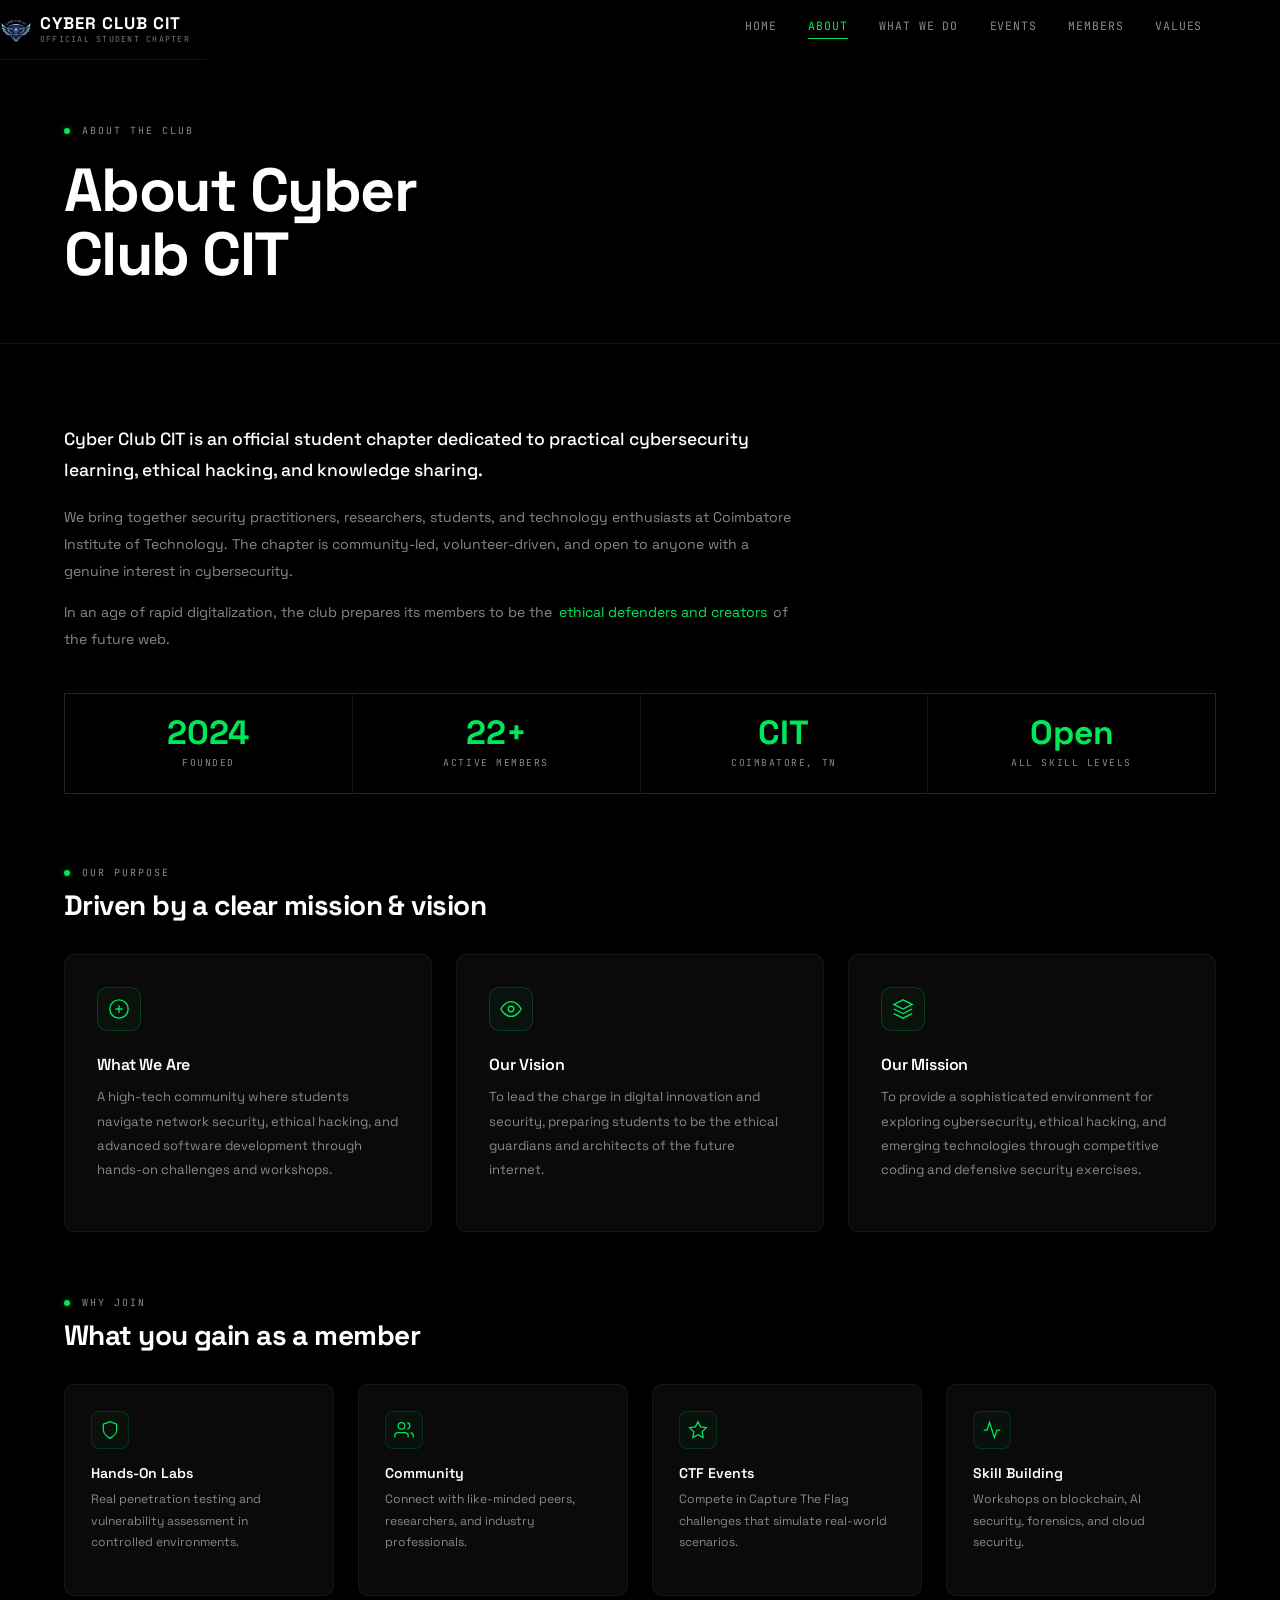
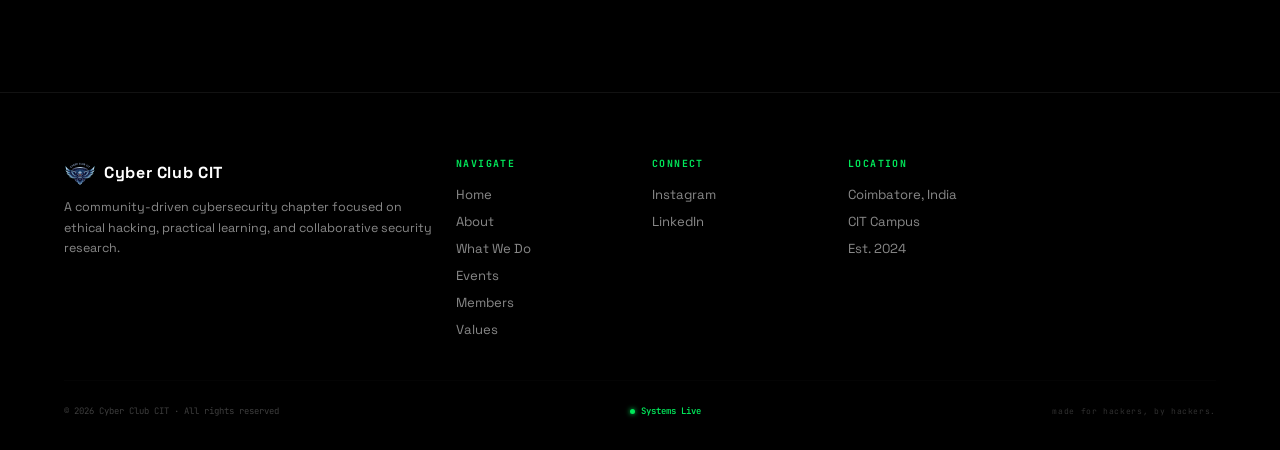
==== commit 5032c69f: "fix: restore navbar positioning + mobile menu" ====
--- a/about.html
+++ b/about.html
@@ -51,14 +51,30 @@
     ::-webkit-scrollbar-thumb { background: var(--accent); border-radius: 4px; }
 
     /* ── NAV ─────────────────────────────────────────────── */
-    #navbar {
+  #navbar {
       position: fixed; top: 0; left: 0; right: 0;
       height: var(--nav-h);
-      z-index: 500;
+      z-index: 1000;
       background: rgba(0,0,0,0.92);
       backdrop-filter: blur(14px);
       -webkit-backdrop-filter: blur(14px);
       border-bottom: 1px solid var(--border);
+    }
+    .navbar-collapse {
+      background: rgba(0,0,0,0.97);
+      backdrop-filter: blur(20px);
+      -webkit-backdrop-filter: blur(20px);
+      border-top: 1px solid var(--border);
+      padding: 0.75rem var(--pad-x) 1.25rem;
+    }
+    @media (max-width: 991px) {
+      .navbar-collapse.show,
+      .navbar-collapse.collapsing {
+        position: fixed;
+        top: var(--nav-h);
+        left: 0; right: 0;
+        z-index: 999;
+      }
     }
     .club-logo-icon { border-radius: 4px; width: 32px; height: 32px; object-fit: cover; }
     .nav-title {
@@ -631,4 +647,4 @@
     })();
   </script>
 </body>
-</html>
+</html>
